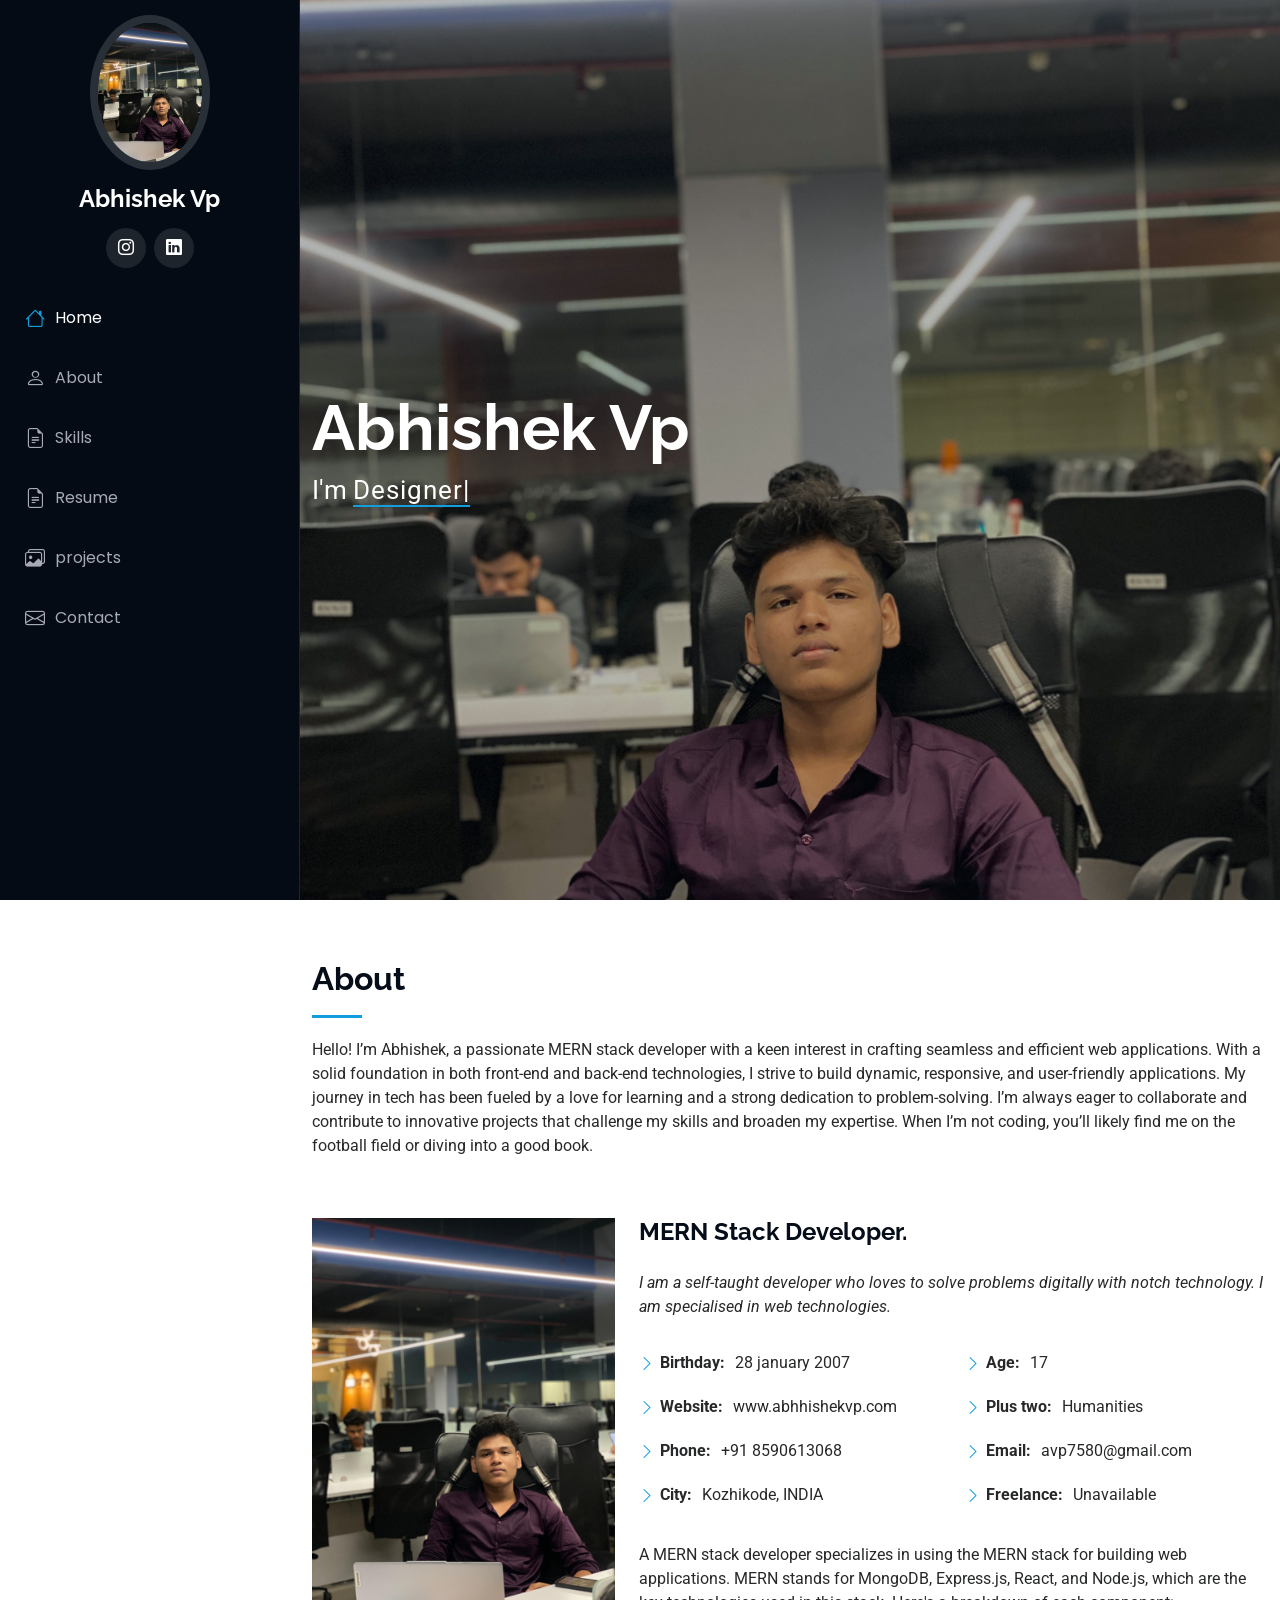
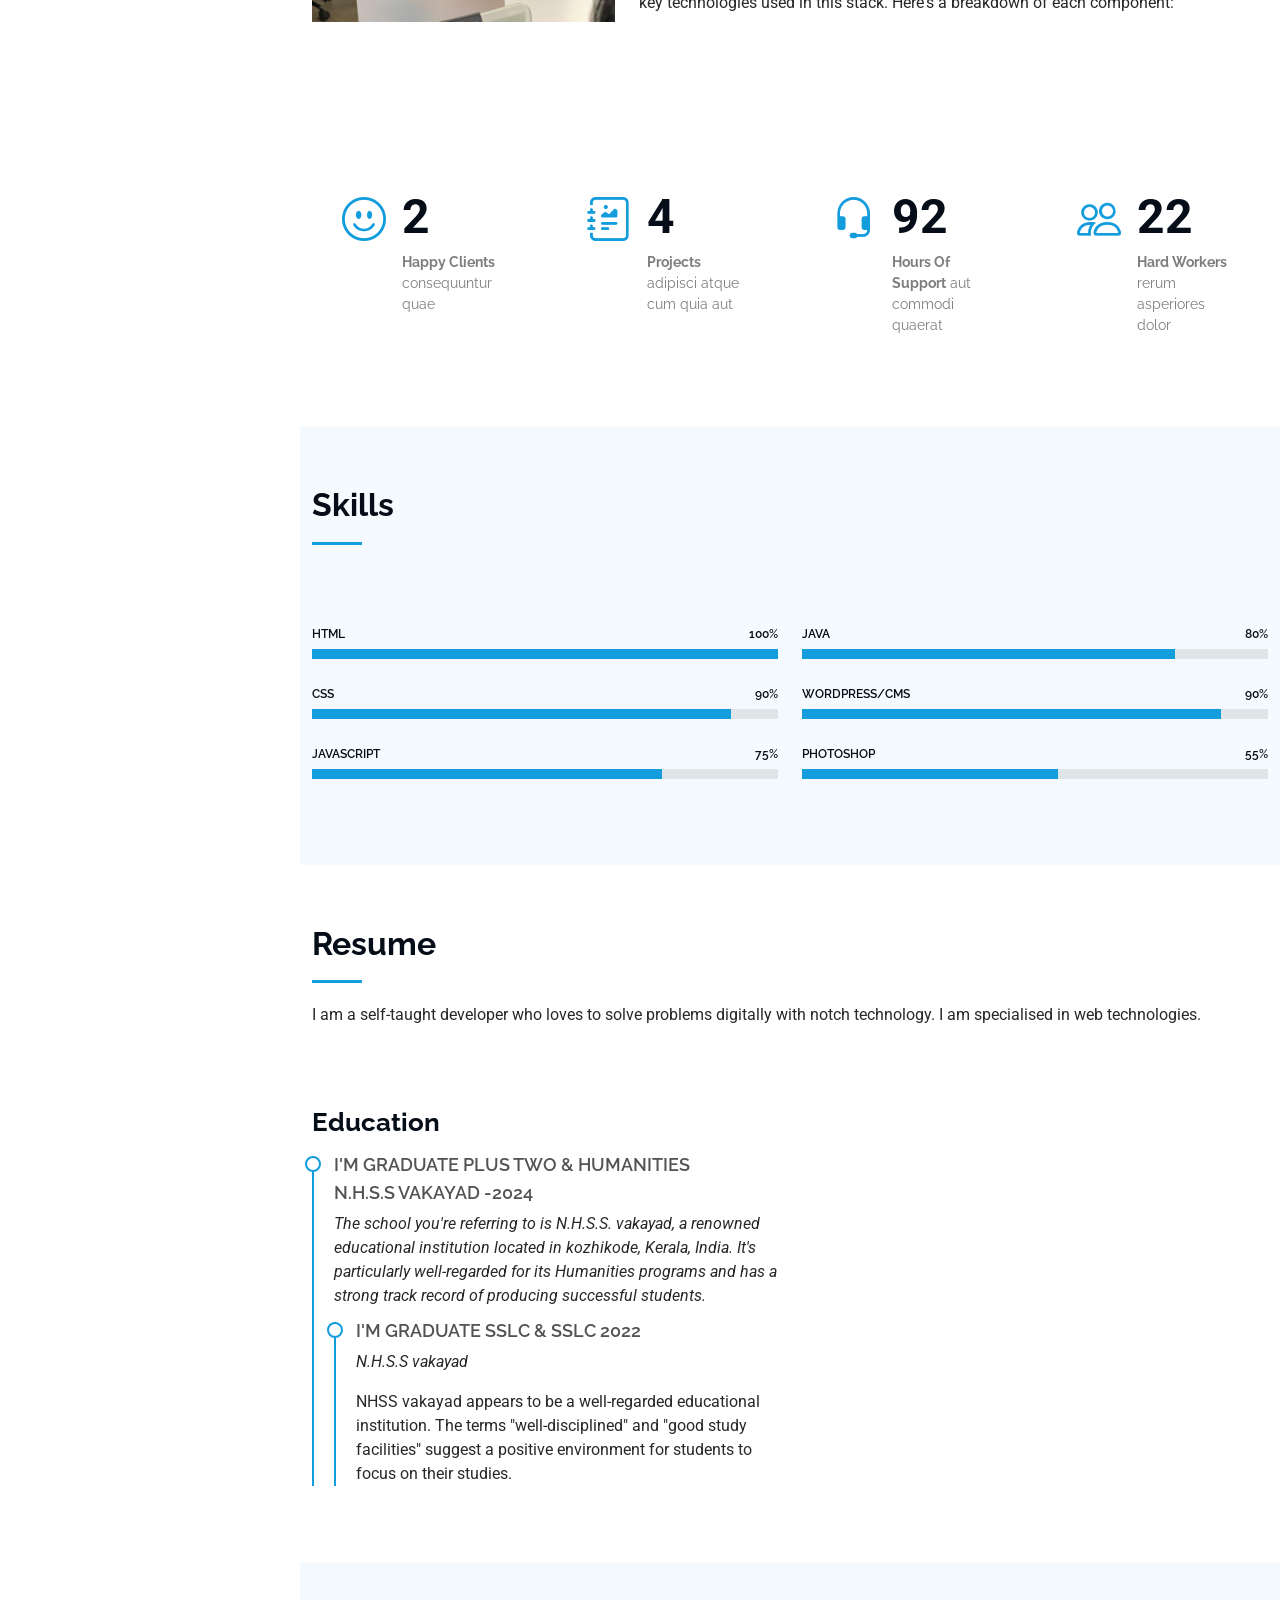
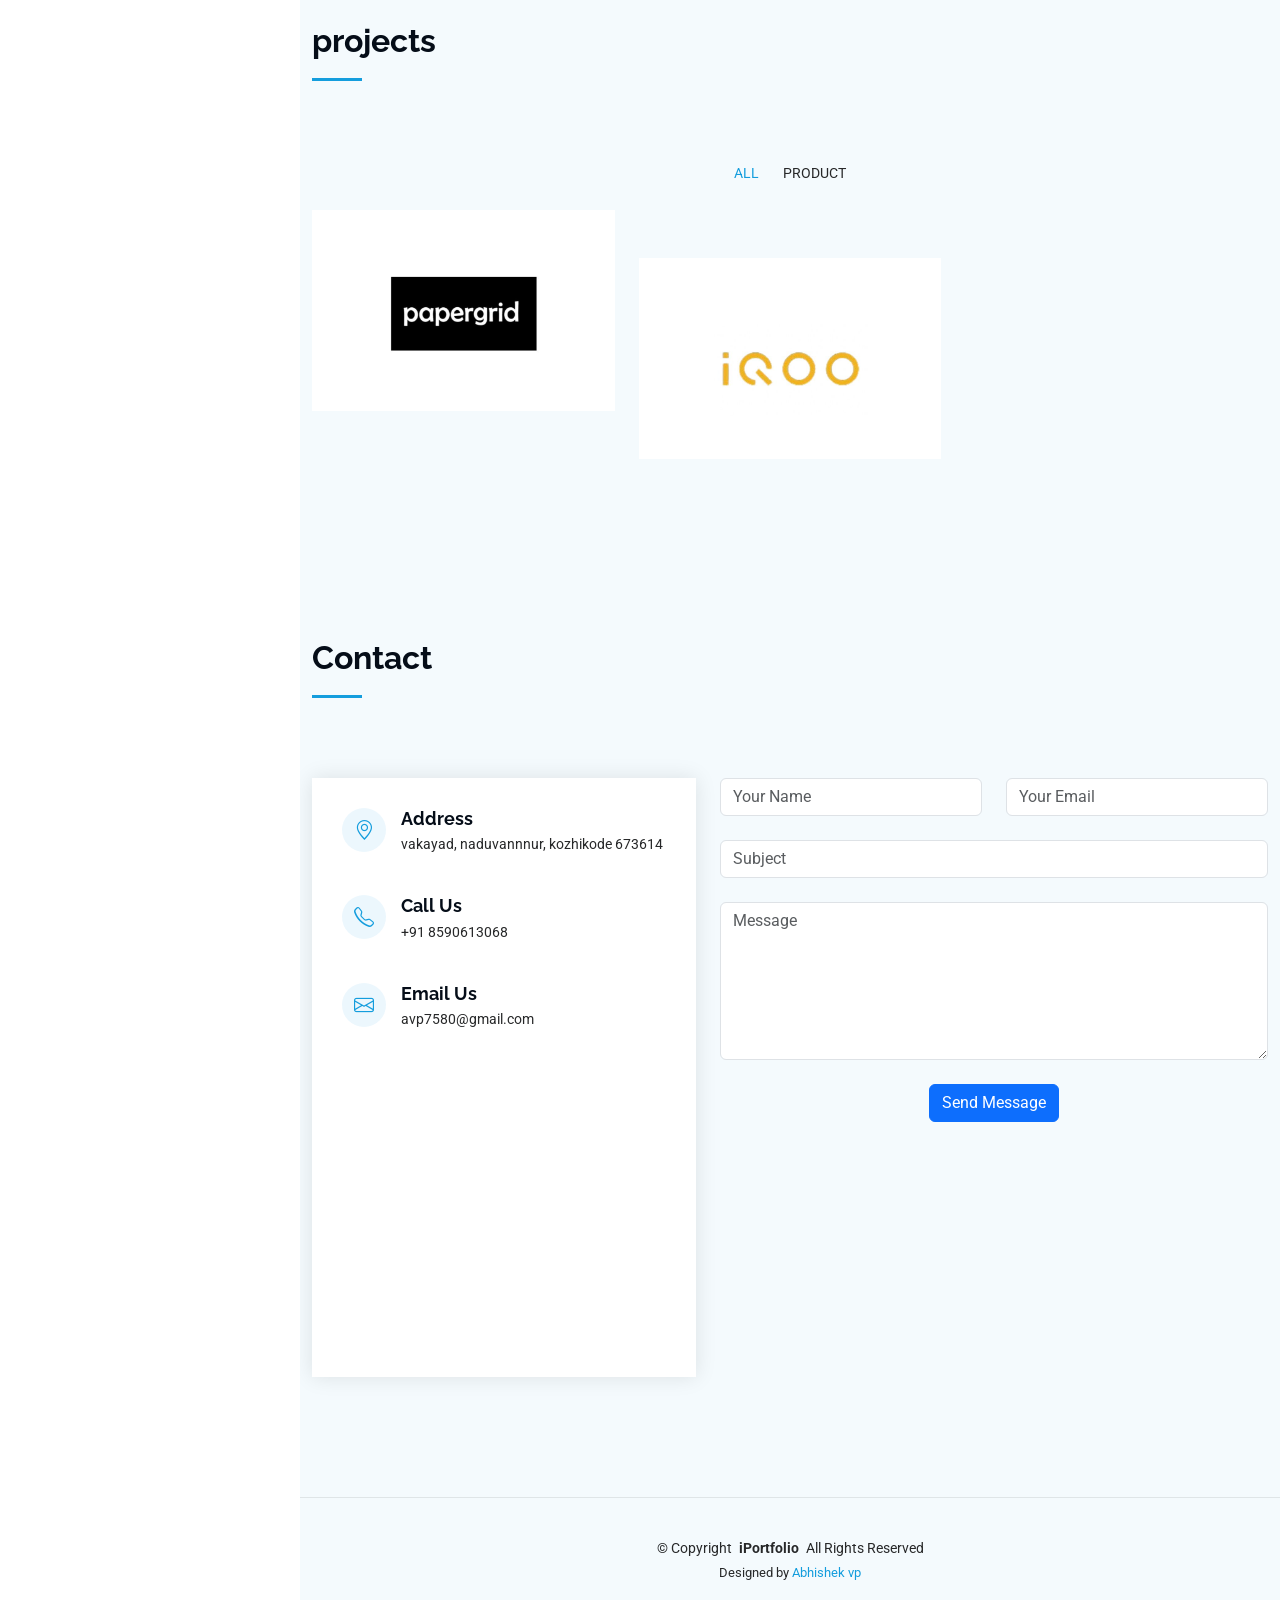
==== index.html @ 28584868 "Add files via upload" ====
<!DOCTYPE html>
<html lang="en">

<head>
  <meta charset="utf-8">
  <meta content="width=device-width, initial-scale=1.0" name="viewport">
  <title>Abhishek Vp</title>
  <meta content="" name="description">
  <meta content="" name="keywords">

  <script src="https://ajax.googleapis.com/ajax/libs/jquery/3.5.1/jquery.min.js"></script>

  <!-- Favicons -->
 
  <link href="WhatsApp Image 2024-10-26 at 20.45.19_5c045996.jpg" rel="icon">
  

  <!-- Fonts -->
  <link href="https://fonts.googleapis.com" rel="preconnect">
  <link href="https://fonts.gstatic.com" rel="preconnect" crossorigin>
  <link
    href="https://fonts.googleapis.com/css2?family=Roboto:ital,wght@0,100;0,300;0,400;0,500;0,700;0,900;1,100;1,300;1,400;1,500;1,700;1,900&family=Poppins:ital,wght@0,100;0,200;0,300;0,400;0,500;0,600;0,700;0,800;0,900;1,100;1,200;1,300;1,400;1,500;1,600;1,700;1,800;1,900&family=Raleway:ital,wght@0,100;0,200;0,300;0,400;0,500;0,600;0,700;0,800;0,900;1,100;1,200;1,300;1,400;1,500;1,600;1,700;1,800;1,900&display=swap"
    rel="stylesheet">

  <!-- Vendor CSS Files -->
  <link href="assets/vendor/bootstrap/css/bootstrap.min.css" rel="stylesheet">
  <link href="assets/vendor/bootstrap-icons/bootstrap-icons.css" rel="stylesheet">
  <link href="assets/vendor/aos/aos.css" rel="stylesheet">
  <link href="assets/vendor/glightbox/css/glightbox.min.css" rel="stylesheet">
  <link href="assets/vendor/swiper/swiper-bundle.min.css" rel="stylesheet">

  <!-- Main CSS File -->
  <link href="assets/css/main.css" rel="stylesheet">

  <!-- =======================================================
  * Template Name: iPortfolio
  * Template URL: https://bootstrapmade.com/iportfolio-bootstrap-portfolio-websites-template/
  * Updated: Jun 29 2024 with Bootstrap v5.3.3
  * Author: BootstrapMade.com
  * License: https://bootstrapmade.com/license/
  ======================================================== -->
</head>

<body class="index-page">

  <header id="header" class="header dark-background d-flex flex-column">
    <i class="header-toggle d-xl-none bi bi-list"></i>

    <div class="profile-img">
      <img src="WhatsApp Image 2024-10-26 at 20.45.19_5c045996.jpg" alt="" class="img-fluid rounded-circle">
    </div>

    <a href="index.html" class="logo d-flex align-items-center justify-content-center">
      <!-- Uncomment the line below if you also wish to use an image logo -->
      <!-- <img src="assets/img/logo.png" alt=""> -->
      <h1 class="sitename">Abhishek Vp</h1>
    </a>

    <div class="social-links text-center">
      <a  target="_blank" href="https://www.instagram.com/abhishekhh.__/" class="instagram"><i class="bi bi-instagram"></i></a>
      <a target="_blank" href="https://www.linkedin.com/in/abhishek-vp-46aa65327/" class="linkedin"><i class="bi bi-linkedin"></i></a>
    </div>

    <nav id="navmenu" class="navmenu">
      <ul>
        <li><a href="#hero" class="active"><i class="bi bi-house navicon"></i>Home</a></li>
        <li><a href="#about"><i class="bi bi-person navicon"></i> About</a></li>
        <li><a href="#skills"><i class="bi bi-file-earmark-text navicon"></i>Skills</a></li>
        <li><a href="#resume"><i class="bi bi-file-earmark-text navicon"></i> Resume</a></li>
        <li><a href="#portfolio"><i class="bi bi-images navicon"></i> projects</a></li>
        <!--<li class="dropdown"><a href="#"><i class="bi bi-menu-button navicon"></i> <span>Dropdown</span> <i
              class="bi bi-chevron-down toggle-dropdown"></i></a>
          <ul>
            <li><a href="#">Dropdown 1</a></li>
            <li class="dropdown"><a href="#"><span>Deep Dropdown</span> <i
                  class="bi bi-chevron-down toggle-dropdown"></i></a>
              <ul>
                <li><a href="#">Deep Dropdown 1</a></li>
                <li><a href="#">Deep Dropdown 2</a></li>
                <li><a href="#">Deep Dropdown 3</a></li>
                <li><a href="#">Deep Dropdown 4</a></li>
                <li><a href="#">Deep Dropdown 5</a></li>
              </ul>
            </li>
            <li><a href="#">Dropdown 2</a></li>
            <li><a href="#">Dropdown 3</a></li>
            <li><a href="#">Dropdown 4</a></li>
          </ul>
        </li>-->
        <li><a href="#contact"><i class="bi bi-envelope navicon"></i> Contact</a></li>
      </ul>
    </nav>

  </header>

  <main class="main">

    <!-- Hero Section -->
    <section id="hero" class="hero section dark-background">

      <img src="img2.jpg" alt="" data-aos="fade-in" class="">

      <div class="container" data-aos="fade-up" data-aos-delay="100">
        <h2>Abhishek Vp</h2>
        <p>I'm <span class="typed" data-typed-items="Designer, Developer, Editor, Photographer">Designer</span><span
            class="typed-cursor typed-cursor--blink" aria-hidden="true"></span><span
            class="typed-cursor typed-cursor--blink" aria-hidden="true"></span></p>
      </div>

    </section><!-- /Hero Section -->

    <!-- About Section -->
    <section id="about" class="about section">

      <!-- Section Title -->
      <div class="container section-title" data-aos="fade-up">
        <h2>About</h2>
        <p>
          Hello! I’m Abhishek, a passionate MERN stack developer with a keen interest in crafting seamless and efficient web applications. With a solid foundation in both front-end and back-end technologies, I strive to build dynamic, responsive, and user-friendly applications. My journey in tech has been fueled by a love for learning and a strong dedication to problem-solving. I’m always eager to collaborate and contribute to innovative projects that challenge my skills and broaden my expertise. When I’m not coding, you’ll likely find me on the football field or diving into a good book.
        </p>
      </div><!-- End Section Title -->

      <div class="container" data-aos="fade-up" data-aos-delay="100">

        <div class="row gy-4 justify-content-center">
          <div class="col-lg-4">
            <img src="WhatsApp Image 2024-10-26 at 20.45.19_5c045996.jpg" class="img-fluid" alt="">
          </div>
          <div class="col-lg-8 content">
            <h2>MERN Stack Developer.</h2>
            <p class="fst-italic py-3">
              I am a self-taught developer who loves to solve problems digitally with notch technology. I am specialised
              in web technologies.
            </p>
            <div class="row">
              <div class="col-lg-6">
                <ul>
                  <li><i class="bi bi-chevron-right"></i> <strong>Birthday:</strong> <span>28 january 2007</span></li>
                  <li><i class="bi bi-chevron-right"></i> <strong>Website:</strong> <span>www.abhhishekvp.com</span></li>
                  <li><i class="bi bi-chevron-right"></i> <strong>Phone:</strong> <span>+91 8590613068</span></li>
                  <li><i class="bi bi-chevron-right"></i> <strong>City:</strong> <span>Kozhikode, INDIA</span></li>
                </ul>
              </div>
              <div class="col-lg-6">
                <ul>
                  <li><i class="bi bi-chevron-right"></i> <strong>Age:</strong> <span>17</span></li>
                  <li><i class="bi bi-chevron-right"></i> <strong>Plus two:</strong> <span>Humanities</span></li>
                  <li><i class="bi bi-chevron-right"></i> <strong>Email:</strong> <span>avp7580@gmail.com</span>
                  </li>
                  <li><i class="bi bi-chevron-right"></i> <strong>Freelance:</strong> <span>Unavailable</span></li>
                </ul>
              </div>
            </div>
            <p class="py-3">
              A MERN stack developer specializes in using the MERN stack for building web applications. MERN stands for MongoDB, Express.js, React, and Node.js, which are the key technologies used in this stack. Here's a breakdown of each component:
            </p>
          </div>
        </div>

      </div>

    </section><!-- /About Section -->

    <!-- Stats Section -->
    <section id="stats" class="stats section">

      <div class="container" data-aos="fade-up" data-aos-delay="100">

        <div class="row gy-4">

          <div class="col-lg-3 col-md-6">
            <div class="stats-item">
              <i class="bi bi-emoji-smile"></i>
              <span data-purecounter-start="0" data-purecounter-end="2" data-purecounter-duration="1"
                class="purecounter"></span>
              <p><strong>Happy Clients</strong> <span>consequuntur quae</span></p>
            </div>
          </div><!-- End Stats Item -->

          <div class="col-lg-3 col-md-6">
            <div class="stats-item">
              <i class="bi bi-journal-richtext"></i>
              <span data-purecounter-start="0" data-purecounter-end="5" data-purecounter-duration="1"
                class="purecounter"></span>
              <p><strong>Projects</strong> <span>adipisci atque cum quia aut</span></p>
            </div>
          </div><!-- End Stats Item -->

          <div class="col-lg-3 col-md-6">
            <div class="stats-item">
              <i class="bi bi-headset"></i>
              <span data-purecounter-start="0" data-purecounter-end="124" data-purecounter-duration="1"
                class="purecounter"></span>
              <p><strong>Hours Of Support</strong> <span>aut commodi quaerat</span></p>
            </div>
          </div><!-- End Stats Item -->

          <div class="col-lg-3 col-md-6">
            <div class="stats-item">
              <i class="bi bi-people"></i>
              <span data-purecounter-start="0" data-purecounter-end="32" data-purecounter-duration="1"
                class="purecounter"></span>
              <p><strong>Hard Workers</strong> <span>rerum asperiores dolor</span></p>
            </div>
          </div><!-- End Stats Item -->

        </div>

      </div>

    </section><!-- /Stats Section -->

    <!-- Skills Section -->
    <section id="skills" class="skills section light-background">

      <!-- Section Title -->
      <div class="container section-title" data-aos="fade-up">
        <h2>Skills</h2>
      </div><!-- End Section Title -->

      <div class="container" data-aos="fade-up" data-aos-delay="100">

        <div class="row skills-content skills-animation">

          <div class="col-lg-6">

            <div class="progress">
              <span class="skill"><span>HTML</span> <i class="val">100%</i></span>
              <div class="progress-bar-wrap">
                <div class="progress-bar" role="progressbar" aria-valuenow="100" aria-valuemin="0" aria-valuemax="100">
                </div>
              </div>
            </div><!-- End Skills Item -->

            <div class="progress">
              <span class="skill"><span>CSS</span> <i class="val">90%</i></span>
              <div class="progress-bar-wrap">
                <div class="progress-bar" role="progressbar" aria-valuenow="90" aria-valuemin="0" aria-valuemax="100">
                </div>
              </div>
            </div><!-- End Skills Item -->

            <div class="progress">
              <span class="skill"><span>JavaScript</span> <i class="val">75%</i></span>
              <div class="progress-bar-wrap">
                <div class="progress-bar" role="progressbar" aria-valuenow="75" aria-valuemin="0" aria-valuemax="100">
                </div>
              </div>
            </div><!-- End Skills Item -->

          </div>

          <div class="col-lg-6">

            <div class="progress">
              <span class="skill"><span>Java</span> <i class="val">80%</i></span>
              <div class="progress-bar-wrap">
                <div class="progress-bar" role="progressbar" aria-valuenow="80" aria-valuemin="0" aria-valuemax="100">
                </div>
              </div>
            </div><!-- End Skills Item -->

            <div class="progress">
              <span class="skill"><span>WordPress/CMS</span> <i class="val">90%</i></span>
              <div class="progress-bar-wrap">
                <div class="progress-bar" role="progressbar" aria-valuenow="90" aria-valuemin="0" aria-valuemax="100">
                </div>
              </div>
            </div><!-- End Skills Item -->

            <div class="progress">
              <span class="skill"><span>Photoshop</span> <i class="val">55%</i></span>
              <div class="progress-bar-wrap">
                <div class="progress-bar" role="progressbar" aria-valuenow="55" aria-valuemin="0" aria-valuemax="100">
                </div>
              </div>
            </div><!-- End Skills Item -->

          </div>

        </div>

      </div>

    </section><!-- /Skills Section -->

    <!-- Resume Section -->
    <section id="resume" class="resume section">

      <!-- Section Title -->
      <div class="container section-title" data-aos="fade-up">
        <h2>Resume</h2>
        <p>I am a self-taught developer who loves to solve problems digitally with notch technology. I am specialised in
          web technologies.</p>
      </div><!-- End Section Title -->

      <div class="container">

        <div class="row">

          <div class="col-lg-6" data-aos="fade-up" data-aos-delay="100">
            <h3 class="resume-title">Education</h3>

            <div class="resume-item pb-0">
              <h4>i'm Graduate Plus two & Humanities</h4>
              <h4>N.H.S.S vakayad -2024</h4>
              <p><em>
                The school you're referring to is N.H.S.S. vakayad, a renowned educational institution located in kozhikode, Kerala, India. It's particularly well-regarded for its Humanities programs and has a strong track record of producing successful students.</em></p>
</em></p>
            <div class="resume-item">
              <h4>i'm Graduate Sslc & Sslc 2022</h4>
              <p><em>N.H.S.S vakayad</em></p>
             
              <p>NHSS vakayad appears to be a well-regarded educational institution. The terms "well-disciplined" and "good study facilities" suggest a positive environment for students to focus on their studies.</p>
            </div><!-- Edn Resume Item -->

          </div>
          </div>

        </div>

      </div>

    </section><!-- /Resume Section -->

    <!-- Portfolio Section -->
    <section id="portfolio" class="portfolio section light-background">

      <!-- Section Title -->
      <div class="container section-title" data-aos="fade-up">
        <h2>projects</h2>
      </div><!-- End Section Title -->

      <div class="container">

        <div class="isotope-layout" data-default-filter="*" data-layout="masonry" data-sort="original-order">

          <ul class="portfolio-filters isotope-filters" data-aos="fade-up" data-aos-delay="100">
            <li data-filter="*" class="filter-active">All</li>
            <li data-filter=".filter-product">Product</li>
          </ul><!-- End Portfolio Filters -->

          <div class="row gy-4 isotope-container" data-aos="fade-up" data-aos-delay="200">

            <div class="col-lg-4 col-md-6 portfolio-item isotope-item filter-app">
              <div class="portfolio-content h-100">
                <img src="papergrid.jpg" class="img-fluid" alt="">
                <div class="portfolio-info">
                  <h4>App 1</h4>
                  <p>Weather</p>
                  <a href="https://abhishekvp932.github.io/IQOO-clone-page/" title="App 1" data-gallery="portfolio-gallery-app"
                    class="glightbox preview-link"><i class="bi bi-zoom-in"></i></a>
                  <a href="portfolio-details.html" title="More Details" class="details-link"><i
                      class="bi bi-link-45deg"></i></a>
                </div>
              </div>
            </div><!-- End Portfolio Item -->

            <div class="col-lg-4 col-md-6 portfolio-item isotope-item filter-product">
              <div class="portfolio-content h-100">
                <img src="I" class="img-fluid" alt="">

                <div class="portfolio-info">
                  <h4>Product 1</h4>
                  <p>Lorem ipsum, dolor sit amet consectetur</p>
                  <a href="assets/img/portfolio/Mouse.JPG" title="Product 1"
                    data-gallery="portfolio-gallery-product" class="glightbox preview-link"><i
                      class="bi bi-zoom-in"></i></a>
                  <a href="portfolio-details.html" title="More Details" class="details-link"><i
                      class="bi bi-link-45deg"></i></a>
                </div>
              </div>
            </div><!-- End Portfolio Item -->
            <div class="col-lg-4 col-md-6 portfolio-item isotope-item filter-app">
              <div class="portfolio-content h-100">
                <img src="assets/img/portfolio/app-2.jpg" class="img-fluid" alt="">
                <div class="portfolio-info">
                  <h4>App 2</h4>
                  <p>Lorem ipsum, dolor sit amet consectetur</p>
                  <a href="assets/img/portfolio/app-2.jpg" title="App 2" data-gallery="portfolio-gallery-app"
                    class="glightbox preview-link"><i class="bi bi-zoom-in"></i></a>
                  <a href="portfolio-details.html" title="More Details" class="details-link"><i
                      class="bi bi-link-45deg"></i></a>
                </div>
              </div>
            </div><!-- End Portfolio Item -->
            <div class="col-lg-4 col-md-6 portfolio-item isotope-item filter-app">
              <div class="portfolio-content h-100">
                <img src="Iqoo.jpg" class="img-fluid" alt="">
                <div class="portfolio-info">
                  <a href="assets/img/portfolio/app-3.jpg" title="App 3" data-gallery="portfolio-gallery-app"
                    class="glightbox preview-link"><i class="bi bi-zoom-in"></i></a>
                  <a href="portfolio-details.html" title="More Details" class="details-link"><i
                      class="bi bi-link-45deg"></i></a>
                </div>
              </div>
            </div><!-- End Portfolio Item -->

          </div><!-- End Portfolio Container -->

        </div>

      </div>

    </section><!-- /Portfolio Section -->

    </section><!-- /Services Section -->

    <!-- Testimonials Section -->
    <section id="testimonials" class="testimonials section light-background">

      <!-- Section Title -->
    <!-- Contact Section -->
    <section id="contact" class="contact section">

      <!-- Section Title -->
      <div class="container section-title" data-aos="fade-up">
        <h2>Contact</h2>
      </div><!-- End Section Title -->

      <div class="container" data-aos="fade-up" data-aos-delay="100">

        <div class="row gy-4">

          <div class="col-lg-5">

            <div class="info-wrap">
              <div class="info-item d-flex" data-aos="fade-up" data-aos-delay="200">
                <i class="bi bi-geo-alt flex-shrink-0"></i>
                <div>
                  <h3>Address</h3>
                  <p>vakayad, naduvannnur, kozhikode 673614</p>
                </div>
              </div><!-- End Info Item -->

              <div class="info-item d-flex" data-aos="fade-up" data-aos-delay="300">
                <i class="bi bi-telephone flex-shrink-0"></i>
                <div>
                  <h3>Call Us</h3>
                  <p>+91 8590613068</p>
                </div>
              </div><!-- End Info Item -->

              <div class="info-item d-flex" data-aos="fade-up" data-aos-delay="400">
                <i class="bi bi-envelope flex-shrink-0"></i>
                <div>
                  <h3>Email Us</h3>
                  <p>avp7580@gmail.com</p>
                </div>
              </div><!-- End Info Item -->

              <iframe src="https://www.google.com/maps/embed?pb=!1m18!1m12!1m3!1d7820.308433317864!2d75.80050465000001!3d11.4687924!2m3!1f0!2f0!3f0!3m2!1i1024!2i768!4f13.1!3m3!1m2!1s0x3ba663f4c29412f1%3A0x378f680f31a3f95f!2sVakayad%2C%20Avitanallur%2C%20Kerala!5e0!3m2!1sen!2sin!4v1730263057552!5m2!1sen!2sin"
                width="100%" height="270" style="border:0;" allowfullscreen="" loading="lazy"
                referrerpolicy="no-referrer-when-downgrade"></iframe></iframe>
            </div>
          </div>

          <div class="col-lg-7">
            <form action="https://api.web3forms.com/submit" method="POST" id="contactForm">
              <div class="row gy-4">
                  <input type="hidden" name="access_key" value="18ba812d-1ae2-46c6-b758-752671bce248">
                  <input type="hidden" name="email" value="ajansaitu@gmail.com"> <!-- Your email to receive submissions -->
          
                  <div class="col-md-6">
                      <input type="text" name="name" class="form-control" id="name" placeholder="Your Name" >
                      <span class="error-message" id="nameError"></span>
                  </div>
          
                  <div class="col-md-6">
                      <input type="email" class="form-control" name="email" id="email" placeholder="Your Email" >
                      <span class="error-message" id="emailError"></span>
                  </div>
          
                  <div class="col-md-12">
                      <input type="text" class="form-control" name="subject" id="subject" placeholder="Subject" >
                      <span class="error-message" id="subjectError"></span>
                  </div>
          
                  <div class="col-md-12">
                      <textarea class="form-control" name="message" id="message" rows="6" placeholder="Message"></textarea>
                      <span class="error-message" id="messageError"></span>
                  </div>
          
                  <div class="col-md-12 text-center">
                      <div id="loading" style="display:none;">Loading...</div>
                      <div class="sent-message" id="successMessage" style="display:none;">Your message has been sent. Thank you!</div>
                      <div id="errorMessage" class="error-message" style="display:none;">Error sending message.</div>
                      <button type="submit" id="submitBtn" class="btn btn-primary">Send Message</button>
                  </div>
              </div>
          </form>
          
          <script>
   document.getElementById("contactForm").addEventListener("submit", function(event) {
    event.preventDefault();

    const name = document.getElementById("name").value;
    const email = document.getElementById("email").value;
    const message = document.getElementById("message").value;
    let valid = true;

    // Check if the name contains only letters and spaces
    const namePattern = /^[a-zA-Z\s]+$/;
    if (!namePattern.test(name)) {
        document.getElementById("nameError").innerText = "Please enter a valid name (letters only).";
        valid = false;
    } else {
        document.getElementById("nameError").innerText = "";
    }

    // Simple email regex validation
    const emailPattern = /^[^\s@]+@[^\s@]+\.[^\s@]+$/;
    if (!emailPattern.test(email)) {
        document.getElementById("emailError").innerText = "Please enter a valid email address.";
        valid = false;
    } else {
        document.getElementById("emailError").innerText = "";
    }

    // Check if the message is at least 10 characters long
    if (message.length < 10) {
        document.getElementById("messageError").innerText = "Message must be at least 10 characters long.";
        valid = false;
    } else {
        document.getElementById("messageError").innerText = "";
    }
    // Proceed with form submission if all fields are valid
    if (!valid) return;

    document.getElementById("loading").style.display = "block";

    const formData = new FormData(this);
    fetch('https://api.web3forms.com/submit', {
        method: 'POST',
        body: formData
    })
    .then(response => {
        document.getElementById("loading").style.display = "none";
        if (response.ok) {
            document.getElementById("successMessage").style.display = "block";
            document.getElementById("errorMessage").style.display = "none";
            this.reset();
            setTimeout(() => {
                document.getElementById("successMessage").style.display = "none";
            }, 5000);
        } else {
            document.getElementById("errorMessage").style.display = "block";
        }
    })
    .catch(error => {
        document.getElementById("loading").style.display = "none";
        document.getElementById("errorMessage").style.display = "block";
        console.error("Error:", error);
    });
});
          </script>
          </div><!-- End Contact Form -->

        </div>

      </div>

    </section><!-- /Contact Section -->

  </main>

  <footer id="footer" class="footer position-relative light-background">

    <div class="container">
      <div class="copyright text-center ">
        <p>© <span>Copyright</span> <strong class="px-1 sitename">iPortfolio</strong> <span>All Rights Reserved</span>
        </p>
      </div>
      <div class="credits">
        <!-- All the links in the footer should remain intact. -->
        <!-- You can delete the links only if you've purchased the pro version. -->
        <!-- Licensing information: https://bootstrapmade.com/license/ -->
        <!-- Purchase the pro version with working PHP/AJAX contact form: [buy-url] -->
        Designed by <a href="https://bootstrapmade.com/">Abhishek vp</a>
      </div>
    </div>

  </footer>

  <!-- Scroll Top -->
  <a href="#" id="scroll-top" class="scroll-top d-flex align-items-center justify-content-center"><i
      class="bi bi-arrow-up-short"></i></a>

  <!-- Preloader -->
  <div id="preloader"></div>

  <!-- Vendor JS Files -->
  <script src="assets/vendor/bootstrap/js/bootstrap.bundle.min.js"></script>
  <script src="assets/vendor/php-email-form/validate.js"></script>
  <script src="assets/vendor/aos/aos.js"></script>
  <script src="assets/vendor/typed.js/typed.umd.js"></script>
  <script src="assets/vendor/purecounter/purecounter_vanilla.js"></script>
  <script src="assets/vendor/waypoints/noframework.waypoints.js"></script>
  <script src="assets/vendor/glightbox/js/glightbox.min.js"></script>
  <script src="assets/vendor/imagesloaded/imagesloaded.pkgd.min.js"></script>
  <script src="assets/vendor/isotope-layout/isotope.pkgd.min.js"></script>
  <script src="assets/vendor/swiper/swiper-bundle.min.js"></script>

  <!-- Main JS File -->
  <script src="assets/js/main.js"></script>
  <script src="assets/js/form.js" ></script>







  <!-- <script>
    $("#submit-form").submit((e) => {
      e.preventDefault()
      $.ajax({
        url: "https://script.google.com/macros/s/AKfycbyNM8fH1lh3xjxfG4PzVv2mcDa8PIbZT28ura7d7-wWlBZvaEkZvWLSm6qs3dWUjUmc/exec",
        data: $("#submit-form").serialize(),
        method: "post",
        success: function (response) {
          alert("Form submitted successfully")
          window.location.reload()
          //window.location.href="https://google.com"
        },
        error: function (err) {
          alert("Something Error")

        }
      })
    })
  </script> -->
</body>

</html>
---- assets/css/main.css ----
/**
* Template Name: iPortfolio
* Template URL: https://bootstrapmade.com/iportfolio-bootstrap-portfolio-websites-template/
* Updated: Jun 29 2024 with Bootstrap v5.3.3
* Author: BootstrapMade.com
* License: https://bootstrapmade.com/license/
*/

/*--------------------------------------------------------------
# Font & Color Variables
# Help: https://bootstrapmade.com/color-system/
--------------------------------------------------------------*/
/* Fonts */
:root {
  --default-font: "Roboto",  system-ui, -apple-system, "Segoe UI", Roboto, "Helvetica Neue", Arial, "Noto Sans", "Liberation Sans", sans-serif, "Apple Color Emoji", "Segoe UI Emoji", "Segoe UI Symbol", "Noto Color Emoji";
  --heading-font: "Raleway",  sans-serif;
  --nav-font: "Poppins",  sans-serif;
}

/* Global Colors - The following color variables are used throughout the website. Updating them here will change the color scheme of the entire website */
:root { 
  --background-color: #ffffff; /* Background color for the entire website, including individual sections */
  --default-color: #272829; /* Default color used for the majority of the text content across the entire website */
  --heading-color: #050d18; /* Color for headings, subheadings and title throughout the website */
  --accent-color: #149ddd; /* Accent color that represents your brand on the website. It's used for buttons, links, and other elements that need to stand out */
  --surface-color: #ffffff; /* The surface color is used as a background of boxed elements within sections, such as cards, icon boxes, or other elements that require a visual separation from the global background. */
  --contrast-color: #ffffff; /* Contrast color for text, ensuring readability against backgrounds of accent, heading, or default colors. */
}

/* Nav Menu Colors - The following color variables are used specifically for the navigation menu. They are separate from the global colors to allow for more customization options */
:root {
  --nav-color: #a8a9b4;  /* The default color of the main navmenu links */
  --nav-hover-color: #ffffff; /* Applied to main navmenu links when they are hovered over or active */
  --nav-mobile-background-color: #040b14; /* Used as the background color for mobile navigation menu */
  --nav-dropdown-background-color: #040b14; /* Used as the background color for dropdown items that appear when hovering over primary navigation items */
  --nav-dropdown-color: #a8a9b4; /* Used for navigation links of the dropdown items in the navigation menu. */
  --nav-dropdown-hover-color: #ffffff; /* Similar to --nav-hover-color, this color is applied to dropdown navigation links when they are hovered over. */
}

/* Color Presets - These classes override global colors when applied to any section or element, providing reuse of the sam color scheme. */

.light-background {
  --background-color: #f4fafd;
  --surface-color: #ffffff;
}

.dark-background {
  --background-color: #040b14;
  --default-color: #ffffff;
  --heading-color: #ffffff;
  --surface-color: #151f2b;
  --contrast-color: #ffffff;
}

/* Smooth scroll */
:root {
  scroll-behavior: smooth;
}

/*--------------------------------------------------------------
# General Styling & Shared Classes
--------------------------------------------------------------*/
body {
  color: var(--default-color);
  background-color: var(--background-color);
  font-family: var(--default-font);
}

a {
  color: var(--accent-color);
  text-decoration: none;
  transition: 0.3s;
}

a:hover {
  color: color-mix(in srgb, var(--accent-color), transparent 25%);
  text-decoration: none;
}

h1,
h2,
h3,
h4,
h5,
h6 {
  color: var(--heading-color);
  font-family: var(--heading-font);
}

/* PHP Email Form Messages
------------------------------*/
.php-email-form .error-message {
  display: none;
  background: #df1529;
  color: #ffffff;
  text-align: left;
  padding: 15px;
  margin-bottom: 24px;
  font-weight: 600;
}

.php-email-form .sent-message {
  display: none;
  color: #ffffff;
  background: #059652;
  text-align: center;
  padding: 15px;
  margin-bottom: 24px;
  font-weight: 600;
}

.php-email-form .loading {
  display: none;
  background: var(--surface-color);
  text-align: center;
  padding: 15px;
  margin-bottom: 24px;
}

.php-email-form .loading:before {
  content: "";
  display: inline-block;
  border-radius: 50%;
  width: 24px;
  height: 24px;
  margin: 0 10px -6px 0;
  border: 3px solid var(--accent-color);
  border-top-color: var(--surface-color);
  animation: php-email-form-loading 1s linear infinite;
}

@keyframes php-email-form-loading {
  0% {
    transform: rotate(0deg);
  }

  100% {
    transform: rotate(360deg);
  }
}

/*--------------------------------------------------------------
# Global Header
--------------------------------------------------------------*/
.header {
  color: var(--default-color);
  background-color: var(--background-color);
  position: fixed;
  top: 0;
  left: 0;
  bottom: 0;
  padding: 0 15px;
  width: 300px;
  transition: all ease-in-out 0.3s;
  overflow-y: auto;
  z-index: 997;
  border-right: 1px solid color-mix(in srgb, var(--default-color), transparent 90%);
}

.header .profile-img img {
  margin: 15px auto;
  display: block;
  width: 120px;
  border: 8px solid color-mix(in srgb, var(--default-color), transparent 85%);
}

.header .logo {
  line-height: 1;
  margin-bottom: 15px;
}

.header .logo img {
  max-height: 32px;
  margin-right: 8px;
}

.header .logo h1 {
  font-size: 24px;
  margin: 0;
  font-weight: 700;
  color: var(--heading-color);
}

.header .social-links {
  margin: 0 0 20px 0;
}

.header .social-links a {
  font-size: 16px;
  display: inline-flex;
  align-items: center;
  justify-content: center;
  background: color-mix(in srgb, var(--default-color), transparent 90%);
  color: var(--default-color);
  margin: 0 2px;
  border-radius: 50%;
  text-align: center;
  width: 40px;
  height: 40px;
  transition: 0.3s;
}

.header .social-links a:hover {
  color: var(--contrast-color);
  background: var(--accent-color);
}

@media (min-width: 1200px) {

  .header~main,
  .header~#footer {
    margin-left: 300px;
  }
}

@media (max-width: 1199px) {
  .header {
    left: -100%;
  }
}

.header.header-show {
  left: 0;
}

.header .header-toggle {
  color: var(--contrast-color);
  background-color: var(--accent-color);
  font-size: 22px;
  display: flex;
  align-items: center;
  justify-content: center;
  width: 40px;
  height: 40px;
  border-radius: 50%;
  cursor: pointer;
  position: fixed;
  top: 15px;
  right: 15px;
  z-index: 9999;
  transition: background-color 0.3s;
}

.header .header-toggle:hover {
  color: var(--contrast-color);
  background-color: color-mix(in srgb, var(--accent-color) 90%, white 15%);
}

/*--------------------------------------------------------------
# Navigation Menu
--------------------------------------------------------------*/
.mobile-nav-toggle {
  display: none;
}

.navmenu {
  padding: 0;
  z-index: 9997;
}

.navmenu ul {
  list-style: none;
  padding: 0 0 20px 0;
  margin: 0;
}

.navmenu a,
.navmenu a:focus {
  color: var(--nav-color);
  padding: 15px 10px;
  font-family: var(--nav-font);
  font-size: 16px;
  font-weight: 400;
  display: flex;
  align-items: center;
  white-space: nowrap;
  transition: 0.3s;
  width: 100%;
}

.navmenu a .navicon,
.navmenu a:focus .navicon {
  font-size: 20px;
  margin-right: 10px;
}

.navmenu a .toggle-dropdown,
.navmenu a:focus .toggle-dropdown {
  font-size: 12px;
  line-height: 0;
  margin-left: auto;
  width: 30px;
  height: 30px;
  display: flex;
  align-items: center;
  justify-content: center;
  border-radius: 50%;
  transition: 0.3s;
  flex-shrink: 0;
  background-color: color-mix(in srgb, var(--accent-color), transparent 90%);
}

.navmenu a .toggle-dropdown:hover,
.navmenu a:focus .toggle-dropdown:hover {
  background-color: var(--accent-color);
  color: var(--contrast-color);
}

.navmenu a:hover,
.navmenu .active,
.navmenu .active:focus {
  color: var(--nav-hover-color);
}

.navmenu a:hover .navicon,
.navmenu .active .navicon,
.navmenu .active:focus .navicon {
  color: var(--accent-color);
}

.navmenu .active .toggle-dropdown,
.navmenu .active:focus .toggle-dropdown {
  background-color: var(--accent-color);
  color: var(--contrast-color);
  transform: rotate(180deg);
}

.navmenu .dropdown {
  display: block;
}

.navmenu .dropdown a,
.navmenu .dropdown a:focus {
  color: --nav-dropdown-color;
}

.navmenu .dropdown a:hover,
.navmenu .dropdown .active,
.navmenu .dropdown .active:focus {
  color: var(--nav-dropdown-hover-color);
}

.navmenu .dropdown ul {
  position: static;
  display: none;
  z-index: 99;
  padding: 5px 10px;
  margin: 5px 10px;
  background-color: var(--nav-dropdown-background-color);
  border: 1px solid color-mix(in srgb, var(--default-color), transparent 90%);
  box-shadow: none;
  transition: all 0.5s ease-in-out;
}

.navmenu .dropdown ul ul {
  background-color: rgba(33, 37, 41, 0.1);
}

.navmenu .dropdown>.dropdown-active {
  display: block;
  background-color: rgba(33, 37, 41, 0.03);
}

/*--------------------------------------------------------------
# Global Footer
--------------------------------------------------------------*/
.footer {
  color: var(--default-color);
  background-color: var(--background-color);
  font-size: 14px;
  padding: 40px 0;
  position: relative;
  border-top: 1px solid color-mix(in srgb, var(--default-color), transparent 90%);
}

.footer .copyright p {
  margin-bottom: 0;
}

.footer .credits {
  margin-top: 4px;
  font-size: 13px;
  text-align: center;
}

/*--------------------------------------------------------------
# Preloader
--------------------------------------------------------------*/
#preloader {
  position: fixed;
  inset: 0;
  z-index: 999999;
  overflow: hidden;
  background: var(--background-color);
  transition: all 0.6s ease-out;
}

#preloader:before {
  content: "";
  position: fixed;
  top: calc(50% - 30px);
  left: calc(50% - 30px);
  border: 6px solid #ffffff;
  border-color: var(--accent-color) transparent var(--accent-color) transparent;
  border-radius: 50%;
  width: 60px;
  height: 60px;
  animation: animate-preloader 1.5s linear infinite;
}

@keyframes animate-preloader {
  0% {
    transform: rotate(0deg);
  }

  100% {
    transform: rotate(360deg);
  }
}

/*--------------------------------------------------------------
# Scroll Top Button
--------------------------------------------------------------*/
.scroll-top {
  position: fixed;
  visibility: hidden;
  opacity: 0;
  right: 15px;
  bottom: -15px;
  z-index: 99999;
  background-color: var(--accent-color);
  width: 44px;
  height: 44px;
  border-radius: 50px;
  transition: all 0.4s;
}

.scroll-top i {
  font-size: 24px;
  color: var(--contrast-color);
  line-height: 0;
}

.scroll-top:hover {
  background-color: color-mix(in srgb, var(--accent-color), transparent 20%);
  color: var(--contrast-color);
}

.scroll-top.active {
  visibility: visible;
  opacity: 1;
  bottom: 15px;
}

/*--------------------------------------------------------------
# Disable aos animation delay on mobile devices
--------------------------------------------------------------*/
@media screen and (max-width: 768px) {
  [data-aos-delay] {
    transition-delay: 0 !important;
  }
}

/*--------------------------------------------------------------
# Global Page Titles & Breadcrumbs
--------------------------------------------------------------*/
.page-title {
  color: var(--default-color);
  background-color: var(--background-color);
  padding: 25px 0;
  position: relative;
}

.page-title h1 {
  font-size: 24px;
  font-weight: 700;
}

.page-title .breadcrumbs ol {
  display: flex;
  flex-wrap: wrap;
  list-style: none;
  padding: 0;
  margin: 0;
  font-size: 14px;
  font-weight: 400;
}

.page-title .breadcrumbs ol li+li {
  padding-left: 10px;
}

.page-title .breadcrumbs ol li+li::before {
  content: "/";
  display: inline-block;
  padding-right: 10px;
  color: color-mix(in srgb, var(--default-color), transparent 70%);
}

/*--------------------------------------------------------------
# Global Sections
--------------------------------------------------------------*/
section,
.section {
  color: var(--default-color);
  background-color: var(--background-color);
  padding: 60px 0;
  overflow: clip;
}

/*--------------------------------------------------------------
# Global Section Titles
--------------------------------------------------------------*/
.section-title {
  padding-bottom: 60px;
  position: relative;
}

.section-title h2 {
  font-size: 32px;
  font-weight: 700;
  margin-bottom: 20px;
  padding-bottom: 20px;
  position: relative;
}

.section-title h2:after {
  content: "";
  position: absolute;
  display: block;
  width: 50px;
  height: 3px;
  background: var(--accent-color);
  left: 0;
  bottom: 0;
}

.section-title p {
  margin-bottom: 0;
}

/*--------------------------------------------------------------
# Hero Section
--------------------------------------------------------------*/
.hero {
  width: 100%;
  min-height: 100vh;
  position: relative;
  padding: 80px 0;
  display: flex;
  align-items: center;
  justify-content: center;
}

.hero img {
  position: absolute;
  inset: 0;
  display: block;
  width: 100%;
  height: 100%;
  object-fit: cover;
  z-index: 1;
}

.hero:before {
  content: "";
  background: color-mix(in srgb, var(--background-color), transparent 70%);
  position: absolute;
  inset: 0;
  z-index: 2;
}

.hero .container {
  position: relative;
  z-index: 3;
}

.hero h2 {
  margin: 0;
  font-size: 64px;
  font-weight: 700;
}

.hero p {
  margin: 5px 0 0 0;
  font-size: 26px;
}

.hero p span {
  letter-spacing: 1px;
  border-bottom: 2px solid var(--accent-color);
}

.hero .social-links {
  margin-top: 25px;
}

.hero .social-links a {
  font-size: 24px;
  display: inline-block;
  color: color-mix(in srgb, var(--default-color), transparent 50%);
  line-height: 1;
  margin-right: 20px;
  transition: 0.3s;
}

.hero .social-links a:hover {
  color: var(--accent-color);
}

@media (max-width: 768px) {
  .hero h2 {
    font-size: 32px;
  }

  .hero p {
    font-size: 20px;
  }
}

/*--------------------------------------------------------------
# About Section
--------------------------------------------------------------*/
.about .content h2 {
  font-weight: 700;
  font-size: 24px;
}

.about .content ul {
  list-style: none;
  padding: 0;
}

.about .content ul li {
  margin-bottom: 20px;
  display: flex;
  align-items: center;
}

.about .content ul strong {
  margin-right: 10px;
}

.about .content ul i {
  font-size: 16px;
  margin-right: 5px;
  color: var(--accent-color);
  line-height: 0;
}

/*--------------------------------------------------------------
# Stats Section
--------------------------------------------------------------*/
.stats .stats-item {
  padding: 30px;
  width: 100%;
}

.stats .stats-item i {
  color: var(--accent-color);
  display: block;
  font-size: 44px;
  float: left;
  line-height: 0;
}

.stats .stats-item .purecounter {
  color: var(--heading-color);
  font-size: 48px;
  line-height: 40px;
  display: block;
  font-weight: 700;
  margin-left: 60px;
}

.stats .stats-item p {
  color: color-mix(in srgb, var(--default-color), transparent 40%);
  padding: 15px 0 0 0;
  margin: 0 0 0 60px;
  font-family: var(--heading-font);
  font-size: 14px;
}

/*--------------------------------------------------------------
# Skills Section
--------------------------------------------------------------*/
.skills .progress {
  height: 60px;
  display: block;
  background: none;
  border-radius: 0;
}

.skills .progress .skill {
  color: var(--heading-color);
  padding: 0;
  margin: 0 0 6px 0;
  text-transform: uppercase;
  display: block;
  font-weight: 600;
  font-family: var(--heading-font);
}

.skills .progress .skill .val {
  float: right;
  font-style: normal;
}

.skills .progress-bar-wrap {
  background: color-mix(in srgb, var(--default-color), transparent 90%);
  height: 10px;
}

.skills .progress-bar {
  width: 1px;
  height: 10px;
  transition: 0.9s;
  background-color: var(--accent-color);
}

/*--------------------------------------------------------------
# Resume Section
--------------------------------------------------------------*/
.resume .resume-title {
  color: var(--heading-color);
  font-size: 26px;
  font-weight: 700;
  margin-top: 20px;
  margin-bottom: 20px;
}

.resume .resume-item {
  padding: 0 0 20px 20px;
  margin-top: -2px;
  border-left: 2px solid var(--accent-color);
  position: relative;
}

.resume .resume-item h4 {
  line-height: 18px;
  font-size: 18px;
  font-weight: 600;
  text-transform: uppercase;
  color: color-mix(in srgb, var(--default-color), transparent 20%);
  margin-bottom: 10px;
}

.resume .resume-item h5 {
  font-size: 16px;
  padding: 5px 15px;
  display: inline-block;
  font-weight: 600;
  margin-bottom: 10px;
}

.resume .resume-item ul {
  padding-left: 20px;
}

.resume .resume-item ul li {
  padding-bottom: 10px;
}

.resume .resume-item:last-child {
  padding-bottom: 0;
}

.resume .resume-item::before {
  content: "";
  position: absolute;
  width: 16px;
  height: 16px;
  border-radius: 50px;
  left: -9px;
  top: 0;
  background: var(--background-color);
  border: 2px solid var(--accent-color);
}

/*--------------------------------------------------------------
# Portfolio Section
--------------------------------------------------------------*/
.portfolio .portfolio-filters {
  padding: 0;
  margin: 0 auto 20px auto;
  list-style: none;
  text-align: center;
}

.portfolio .portfolio-filters li {
  cursor: pointer;
  display: inline-block;
  padding: 0;
  font-size: 14px;
  font-weight: 400;
  margin: 0 10px;
  line-height: 1;
  text-transform: uppercase;
  margin-bottom: 10px;
  transition: all 0.3s ease-in-out;
}

.portfolio .portfolio-filters li:hover,
.portfolio .portfolio-filters li.filter-active {
  color: var(--accent-color);
}

.portfolio .portfolio-filters li:first-child {
  margin-left: 0;
}

.portfolio .portfolio-filters li:last-child {
  margin-right: 0;
}

@media (max-width: 575px) {
  .portfolio .portfolio-filters li {
    font-size: 14px;
    margin: 0 5px;
  }
}

.portfolio .portfolio-content {
  position: relative;
  overflow: hidden;
}

.portfolio .portfolio-content img {
  transition: 0.3s;
}

.portfolio .portfolio-content .portfolio-info {
  opacity: 0;
  position: absolute;
  inset: 0;
  z-index: 3;
  transition: all ease-in-out 0.3s;
  background: rgba(0, 0, 0, 0.6);
  padding: 15px;
}

.portfolio .portfolio-content .portfolio-info h4 {
  font-size: 14px;
  padding: 5px 10px;
  font-weight: 400;
  color: #ffffff;
  display: inline-block;
  background-color: var(--accent-color);
}

.portfolio .portfolio-content .portfolio-info p {
  position: absolute;
  bottom: 10px;
  text-align: center;
  display: inline-block;
  left: 0;
  right: 0;
  font-size: 16px;
  font-weight: 600;
  color: rgba(255, 255, 255, 0.8);
}

.portfolio .portfolio-content .portfolio-info .preview-link,
.portfolio .portfolio-content .portfolio-info .details-link {
  position: absolute;
  left: calc(50% - 40px);
  font-size: 26px;
  top: calc(50% - 14px);
  color: #fff;
  transition: 0.3s;
  line-height: 1.2;
}

.portfolio .portfolio-content .portfolio-info .preview-link:hover,
.portfolio .portfolio-content .portfolio-info .details-link:hover {
  color: var(--accent-color);
}

.portfolio .portfolio-content .portfolio-info .details-link {
  left: 50%;
  font-size: 34px;
  line-height: 0;
}

.portfolio .portfolio-content:hover .portfolio-info {
  opacity: 1;
}

.portfolio .portfolio-content:hover img {
  transform: scale(1.1);
}

/*--------------------------------------------------------------
# Services Section
--------------------------------------------------------------*/
.services .service-item {
  position: relative;
}

.services .service-item .icon {
  background: var(--accent-color);
  display: flex;
  align-items: center;
  justify-content: center;
  width: 54px;
  height: 54px;
  border-radius: 50%;
  transition: 0.5s;
  border: 1px solid var(--accent-color);
  margin-right: 20px;
}

.services .service-item .icon i {
  color: var(--contrast-color);
  font-size: 24px;
  line-height: 0;
}

.services .service-item:hover .icon {
  background: var(--surface-color);
}

.services .service-item:hover .icon i {
  color: var(--accent-color);
}

.services .service-item .title {
  font-weight: 700;
  margin-bottom: 15px;
  font-size: 18px;
}

.services .service-item .title a {
  color: var(--heading-color);
}

.services .service-item .title a:hover {
  color: var(--accent-color);
}

.services .service-item .description {
  line-height: 24px;
  font-size: 14px;
}

/*--------------------------------------------------------------
# Testimonials Section
--------------------------------------------------------------*/
.testimonials .testimonials-carousel,
.testimonials .testimonials-slider {
  overflow: hidden;
}

.testimonials .testimonial-item {
  box-sizing: content-box;
  text-align: center;
  min-height: 320px;
}

.testimonials .testimonial-item .testimonial-img {
  width: 90px;
  border-radius: 50%;
  margin: 0 auto;
}

.testimonials .testimonial-item h3 {
  font-size: 18px;
  font-weight: bold;
  margin: 10px 0 5px 0;
}

.testimonials .testimonial-item h4 {
  font-size: 14px;
  color: color-mix(in srgb, var(--default-color), transparent 20%);
  margin: 0;
}

.testimonials .testimonial-item .quote-icon-left,
.testimonials .testimonial-item .quote-icon-right {
  color: color-mix(in srgb, var(--accent-color), transparent 40%);
  font-size: 26px;
  line-height: 0;
}

.testimonials .testimonial-item .quote-icon-left {
  display: inline-block;
  left: -5px;
  position: relative;
}

.testimonials .testimonial-item .quote-icon-right {
  display: inline-block;
  right: -5px;
  position: relative;
  top: 10px;
  transform: scale(-1, -1);
}

.testimonials .testimonial-item p {
  font-style: italic;
  margin: 0 15px 15px 15px;
  padding: 20px;
  background-color: var(--surface-color);
  position: relative;
  margin-bottom: 35px;
  border-radius: 6px;
  box-shadow: 0px 2px 15px rgba(0, 0, 0, 0.1);
}

.testimonials .testimonial-item p::after {
  content: "";
  width: 0;
  height: 0;
  border-top: 20px solid var(--surface-color);
  border-right: 20px solid transparent;
  border-left: 20px solid transparent;
  position: absolute;
  bottom: -20px;
  left: calc(50% - 20px);
}

.testimonials .swiper-wrapper {
  height: auto;
}

.testimonials .swiper-pagination {
  margin-top: 40px;
  position: relative;
}

.testimonials .swiper-pagination .swiper-pagination-bullet {
  width: 12px;
  height: 12px;
  background-color: var(--background-color);
  opacity: 1;
  border: 1px solid var(--accent-color);
}

.testimonials .swiper-pagination .swiper-pagination-bullet-active {
  background-color: var(--accent-color);
}

/*--------------------------------------------------------------
# Contact Section
--------------------------------------------------------------*/
.contact .info-wrap {
  background-color: var(--surface-color);
  box-shadow: 0px 0px 20px rgba(0, 0, 0, 0.1);
  padding: 30px;
}

@media (max-width: 575px) {
  .contact .info-wrap {
    padding: 20px;
  }
}

.contact .info-item {
  margin-bottom: 40px;
}

.contact .info-item i {
  font-size: 20px;
  color: var(--accent-color);
  background: color-mix(in srgb, var(--accent-color), transparent 92%);
  width: 44px;
  height: 44px;
  display: flex;
  justify-content: center;
  align-items: center;
  border-radius: 50px;
  transition: all 0.3s ease-in-out;
  margin-right: 15px;
}

.contact .info-item h3 {
  padding: 0;
  font-size: 18px;
  font-weight: 700;
  margin-bottom: 5px;
}

.contact .info-item p {
  padding: 0;
  margin-bottom: 0;
  font-size: 14px;
}

.contact .info-item:hover i {
  background: var(--accent-color);
  color: var(--contrast-color);
}

.contact .php-email-form {
  background-color: var(--surface-color);
  height: 100%;
  padding: 30px;
  box-shadow: 0px 0px 20px rgba(0, 0, 0, 0.1);
}

@media (max-width: 575px) {
  .contact .php-email-form {
    padding: 20px;
  }
}

.contact .php-email-form input[type=text],
.contact .php-email-form input[type=email],
.contact .php-email-form textarea {
  font-size: 14px;
  padding: 10px 15px;
  box-shadow: none;
  border-radius: 0;
  color: var(--default-color);
  background-color: var(--surface-color);
  border-color: color-mix(in srgb, var(--default-color), transparent 80%);
}

.contact .php-email-form input[type=text]:focus,
.contact .php-email-form input[type=email]:focus,
.contact .php-email-form textarea:focus {
  border-color: var(--accent-color);
}

.contact .php-email-form input[type=text]::placeholder,
.contact .php-email-form input[type=email]::placeholder,
.contact .php-email-form textarea::placeholder {
  color: color-mix(in srgb, var(--default-color), transparent 70%);
}

.contact .php-email-form button[type=submit] {
  color: var(--contrast-color);
  background: var(--accent-color);
  border: 0;
  padding: 10px 30px;
  transition: 0.4s;
  border-radius: 50px;
}

.contact .php-email-form button[type=submit]:hover {
  background: color-mix(in srgb, var(--accent-color), transparent 25%);
}

/*--------------------------------------------------------------
# Portfolio Details Section
--------------------------------------------------------------*/
.portfolio-details .portfolio-details-slider img {
  width: 100%;
}

.portfolio-details .portfolio-details-slider .swiper-pagination {
  margin-top: 20px;
  position: relative;
}

.portfolio-details .portfolio-details-slider .swiper-pagination .swiper-pagination-bullet {
  width: 12px;
  height: 12px;
  background-color: color-mix(in srgb, var(--default-color), transparent 85%);
  opacity: 1;
}

.portfolio-details .portfolio-details-slider .swiper-pagination .swiper-pagination-bullet-active {
  background-color: var(--accent-color);
}

.portfolio-details .portfolio-info {
  padding: 30px;
  box-shadow: 0px 0 30px rgba(0, 0, 0, 0.1);
}

.portfolio-details .portfolio-info h3 {
  font-size: 22px;
  font-weight: 700;
  margin-bottom: 20px;
  padding-bottom: 20px;
  border-bottom: 1px solid color-mix(in srgb, var(--default-color), transparent 85%);
}

.portfolio-details .portfolio-info ul {
  list-style: none;
  padding: 0;
  font-size: 15px;
}

.portfolio-details .portfolio-info ul li+li {
  margin-top: 10px;
}

.portfolio-details .portfolio-description {
  padding-top: 30px;
}

.portfolio-details .portfolio-description h2 {
  font-size: 26px;
  font-weight: 700;
  margin-bottom: 20px;
}

.portfolio-details .portfolio-description p {
  padding: 0;
  color: color-mix(in srgb, var(--default-color), transparent 30%);
}

/*--------------------------------------------------------------
# Service Details Section
--------------------------------------------------------------*/
.service-details .services-list {
  padding: 10px 30px;
  border: 1px solid color-mix(in srgb, var(--default-color), transparent 90%);
  margin-bottom: 20px;
}

.service-details .services-list a {
  display: block;
  line-height: 1;
  padding: 8px 0 8px 15px;
  border-left: 3px solid color-mix(in srgb, var(--default-color), transparent 70%);
  margin: 20px 0;
  color: color-mix(in srgb, var(--default-color), transparent 20%);
  transition: 0.3s;
}

.service-details .services-list a.active {
  color: var(--heading-color);
  font-weight: 700;
  border-color: var(--accent-color);
}

.service-details .services-list a:hover {
  border-color: var(--accent-color);
}

.service-details .services-img {
  margin-bottom: 20px;
}

.service-details h3 {
  font-size: 26px;
  font-weight: 700;
}

.service-details h4 {
  font-size: 20px;
  font-weight: 700;
}

.service-details p {
  font-size: 15px;
}

.service-details ul {
  list-style: none;
  padding: 0;
  font-size: 15px;
}

.service-details ul li {
  padding: 5px 0;
  display: flex;
  align-items: center;
}

.service-details ul i {
  font-size: 20px;
  margin-right: 8px;
  color: var(--accent-color);
}

/*--------------------------------------------------------------
# Starter Section Section
--------------------------------------------------------------*/
/*.starter-section {
  /* Add your styles here 
}*/


#name-error, #email-error, #subject-error, #message-error, #submit-error{
  color: #df1529;
}
.error{
  color: red;
}
.error-message{
  color: red;
}
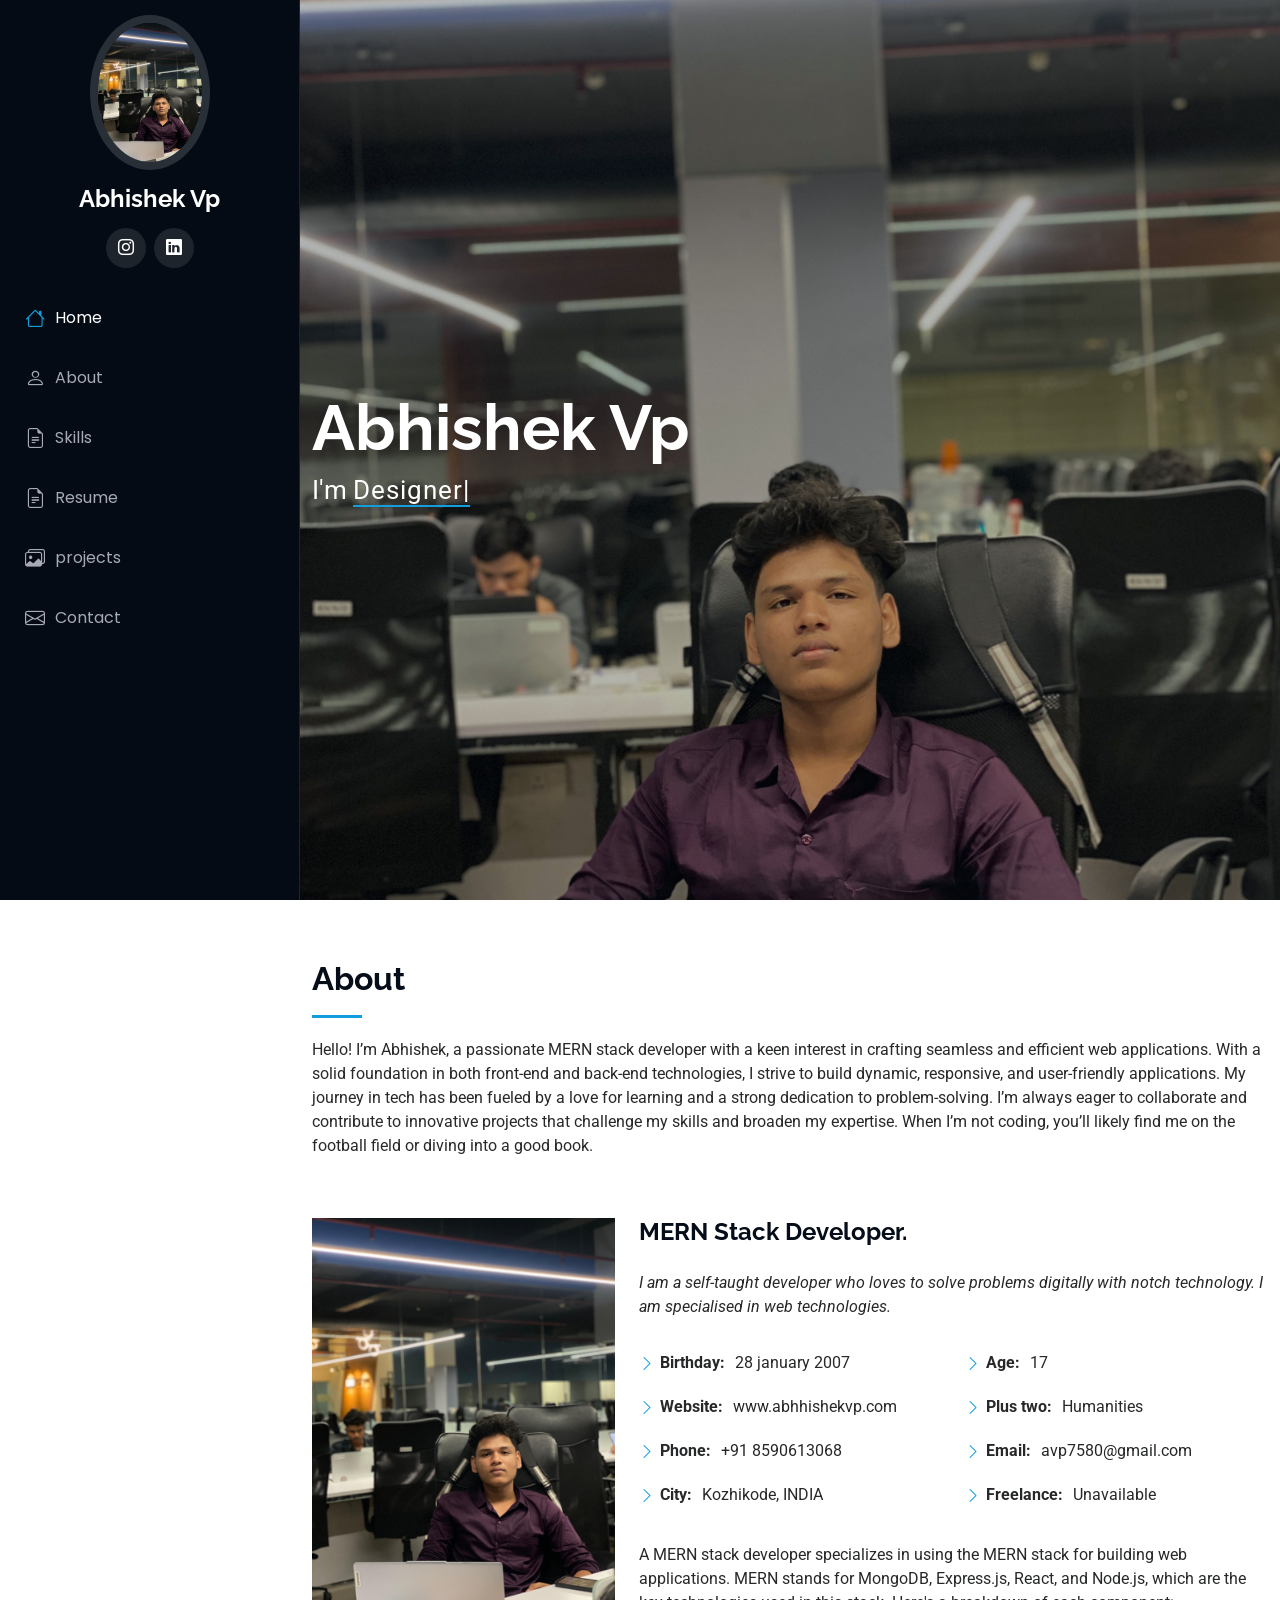
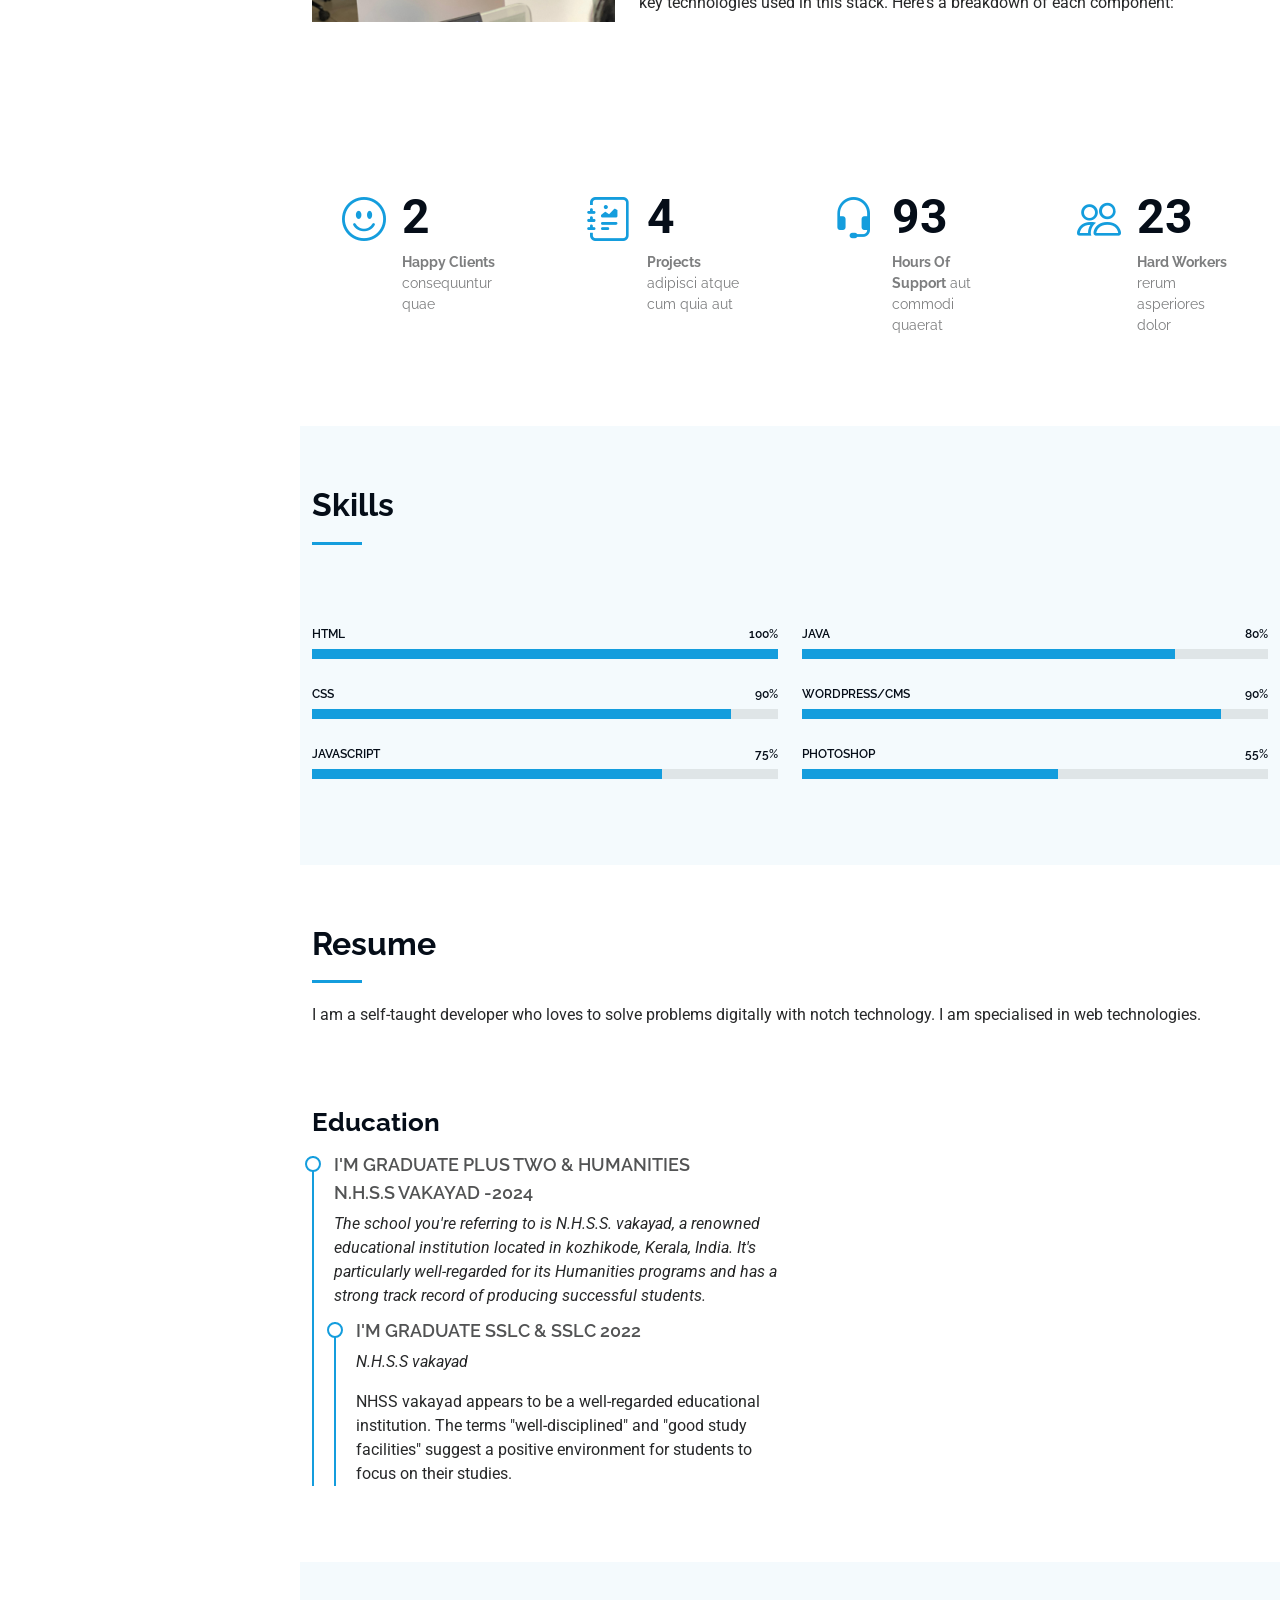
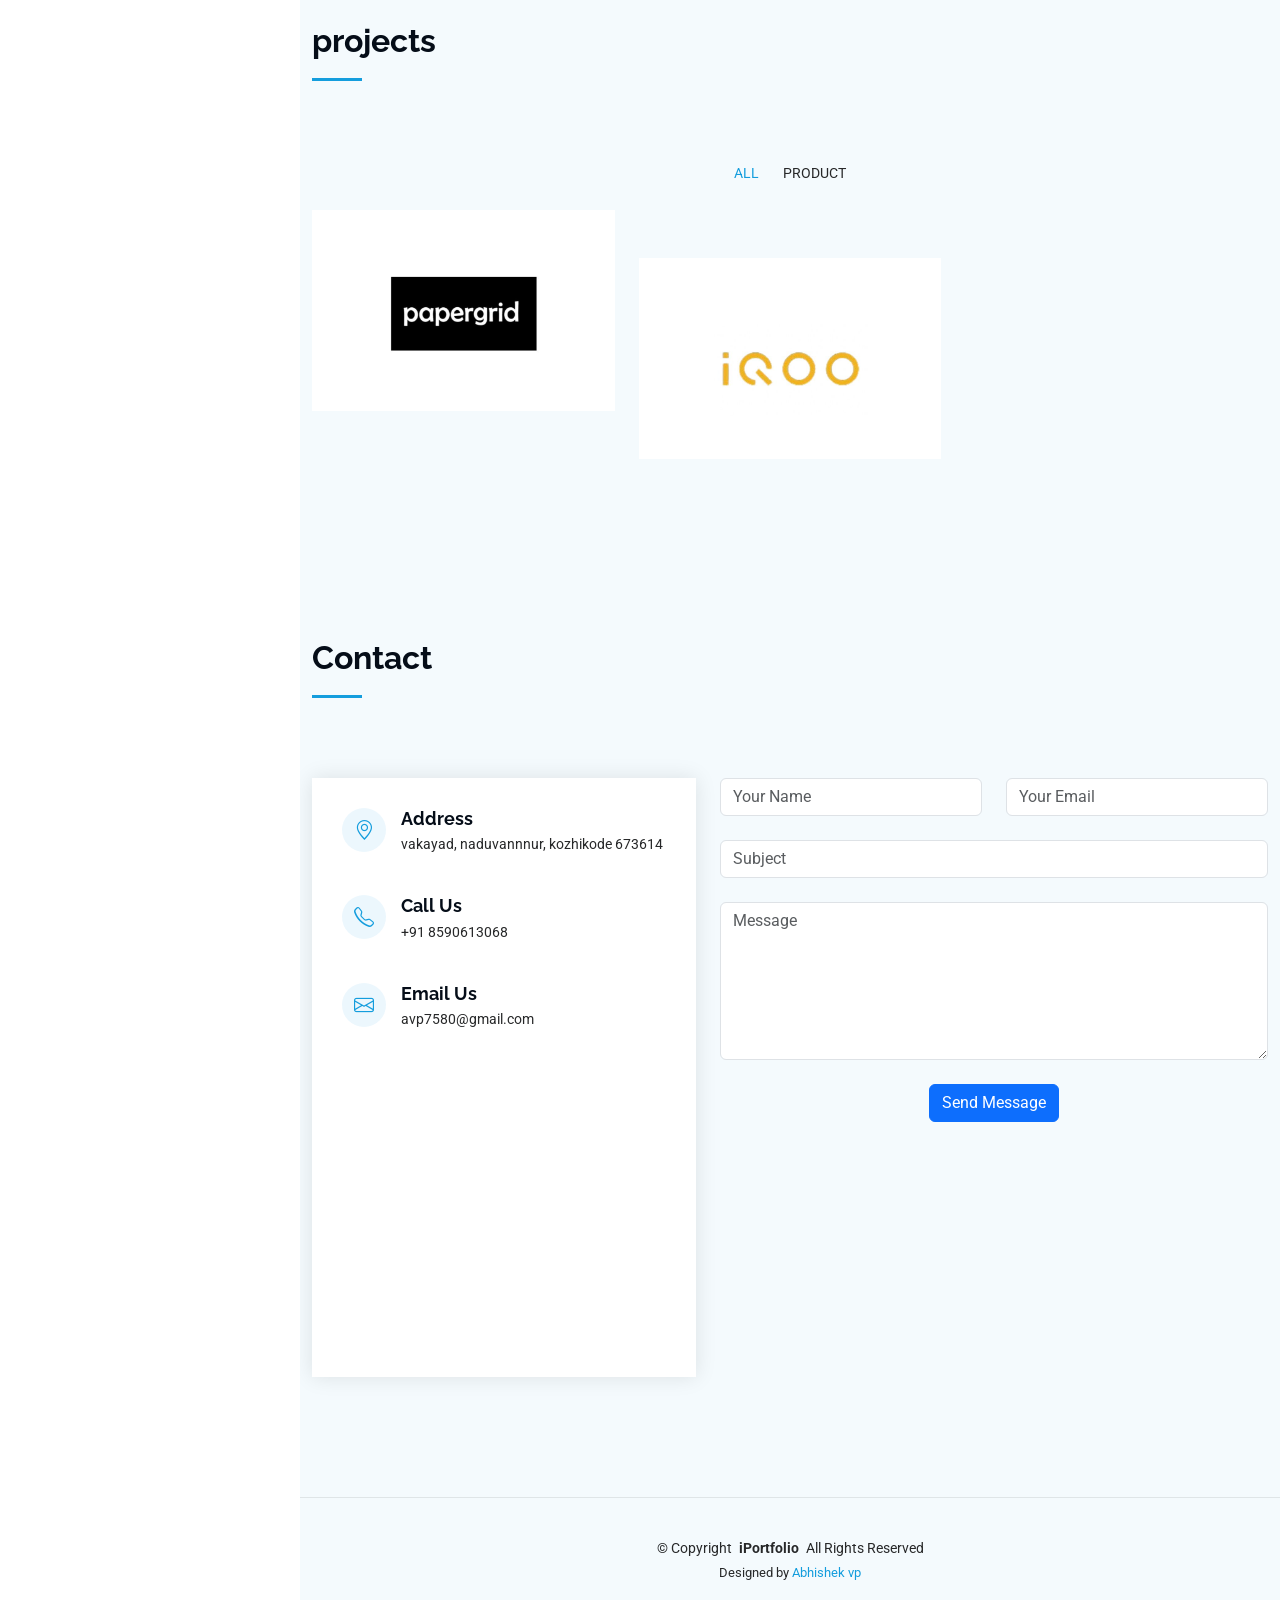
==== commit 1f016852: "Update index.html" ====
--- a/index.html
+++ b/index.html
@@ -496,6 +496,7 @@
 
     const name = document.getElementById("name").value;
     const email = document.getElementById("email").value;
+    const subject = document.getElementById("subject").value;
     const message = document.getElementById("message").value;
     let valid = true;
 
@@ -515,6 +516,14 @@
         valid = false;
     } else {
         document.getElementById("emailError").innerText = "";
+    }
+
+      //subject
+     if (subject.length < 10) {
+        document.getElementById("subjectError").innerText = "subject must be at least 10 characters long.";
+        valid = false;
+    } else {
+        document.getElementById("subjectError").innerText = "";
     }
 
     // Check if the message is at least 10 characters long
@@ -632,4 +641,4 @@
   </script> -->
 </body>
 
-</html>+</html>
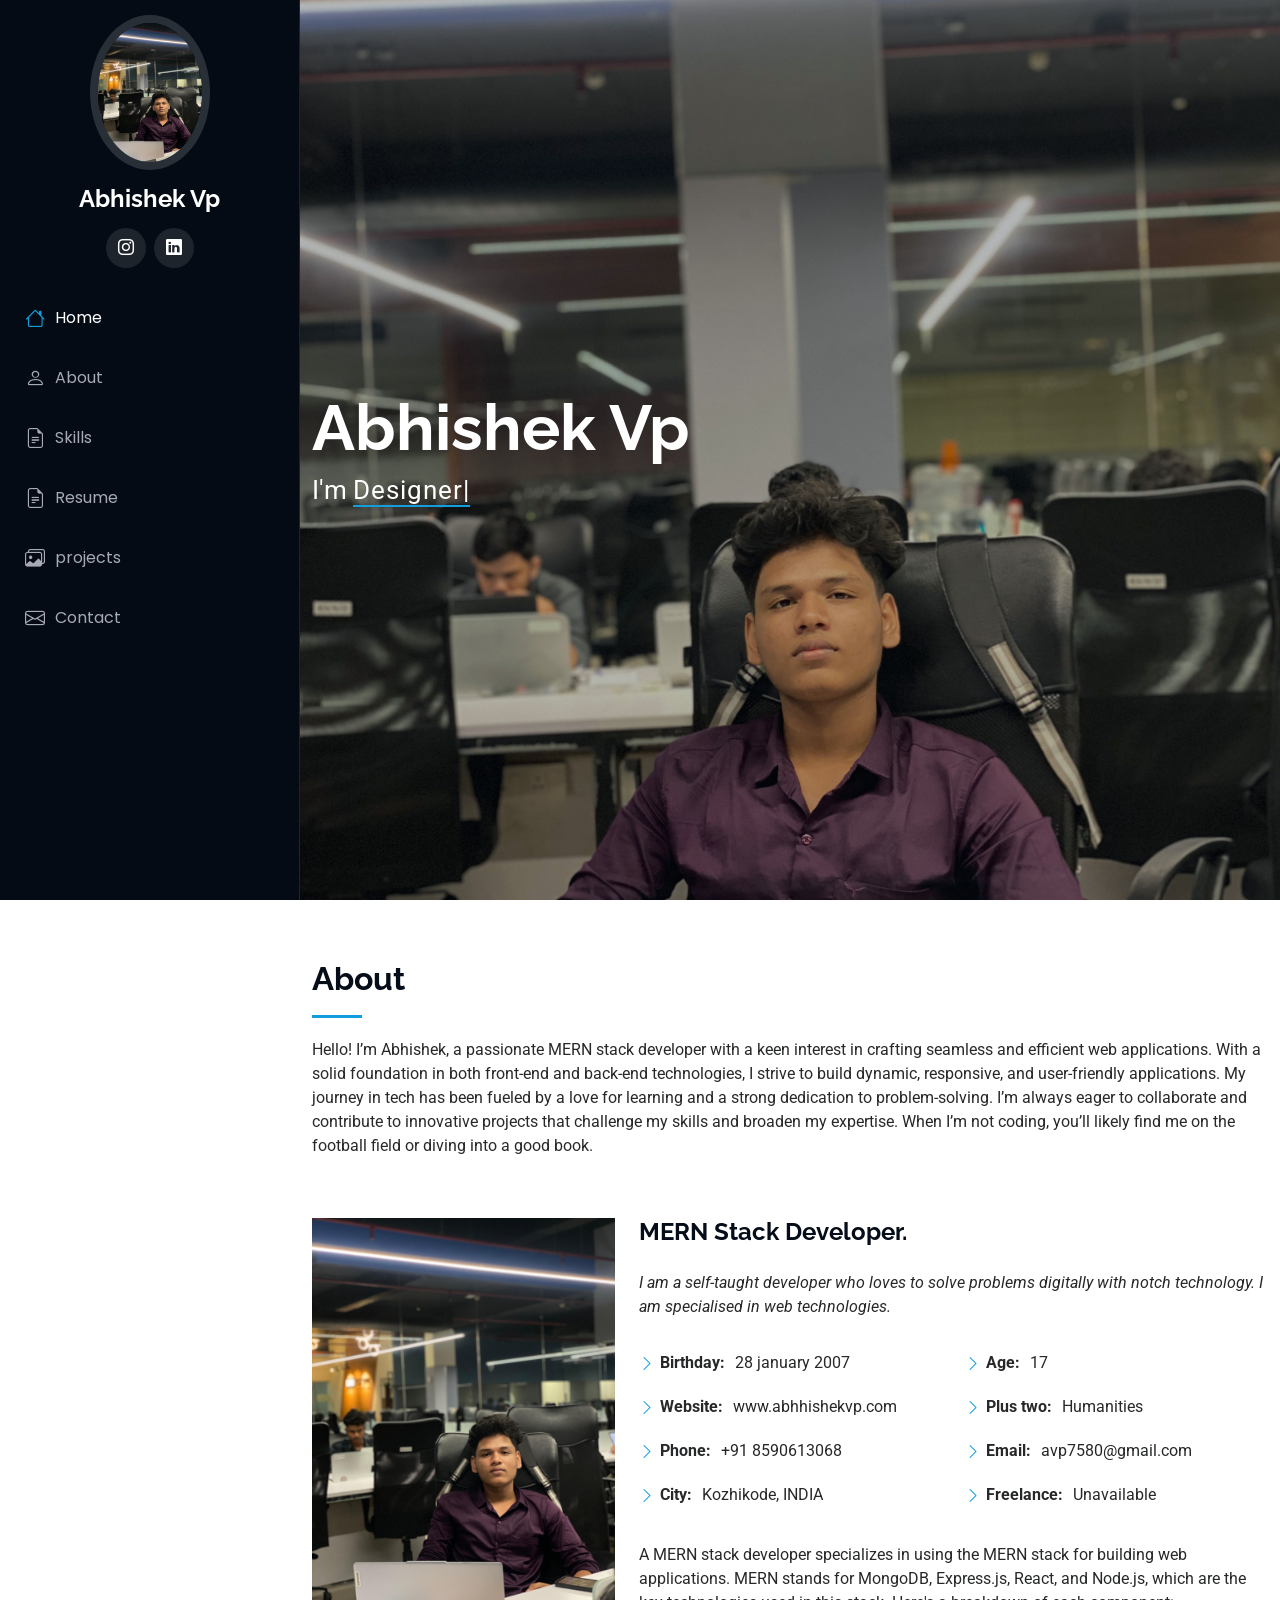
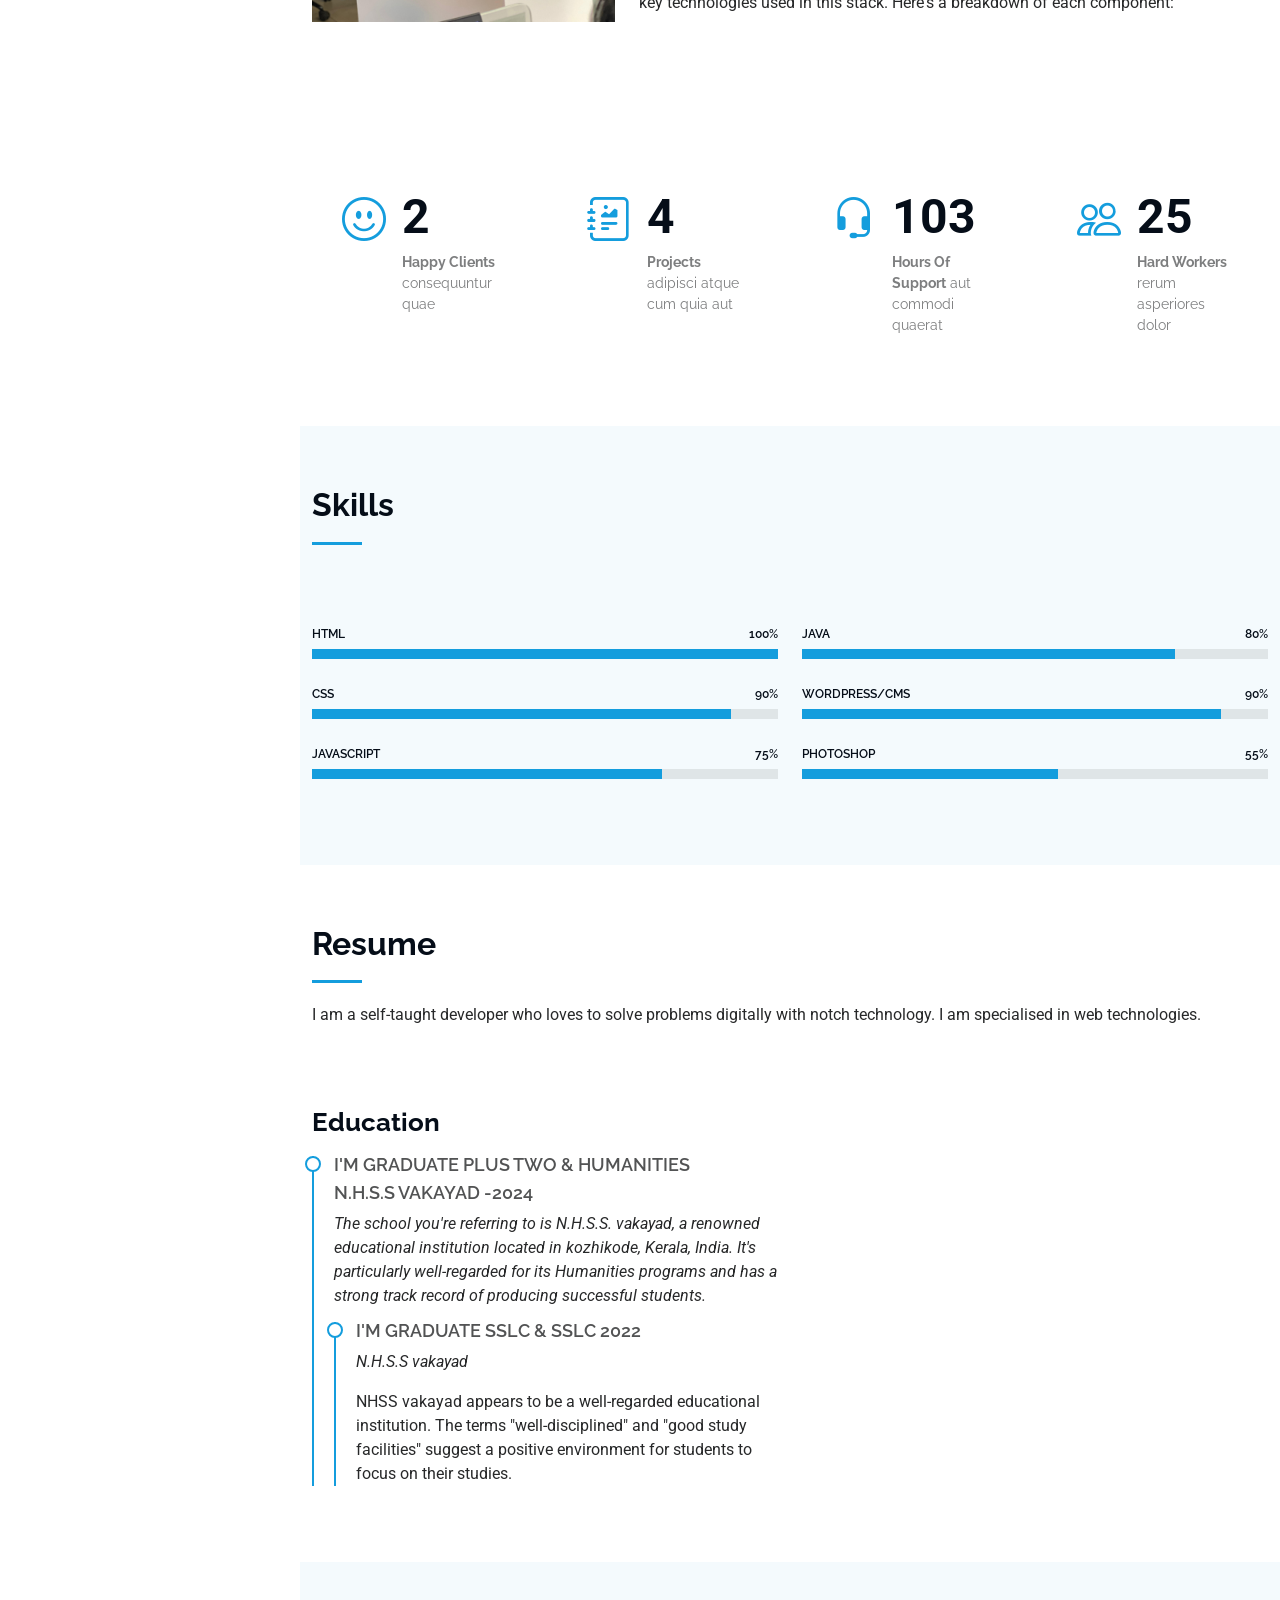
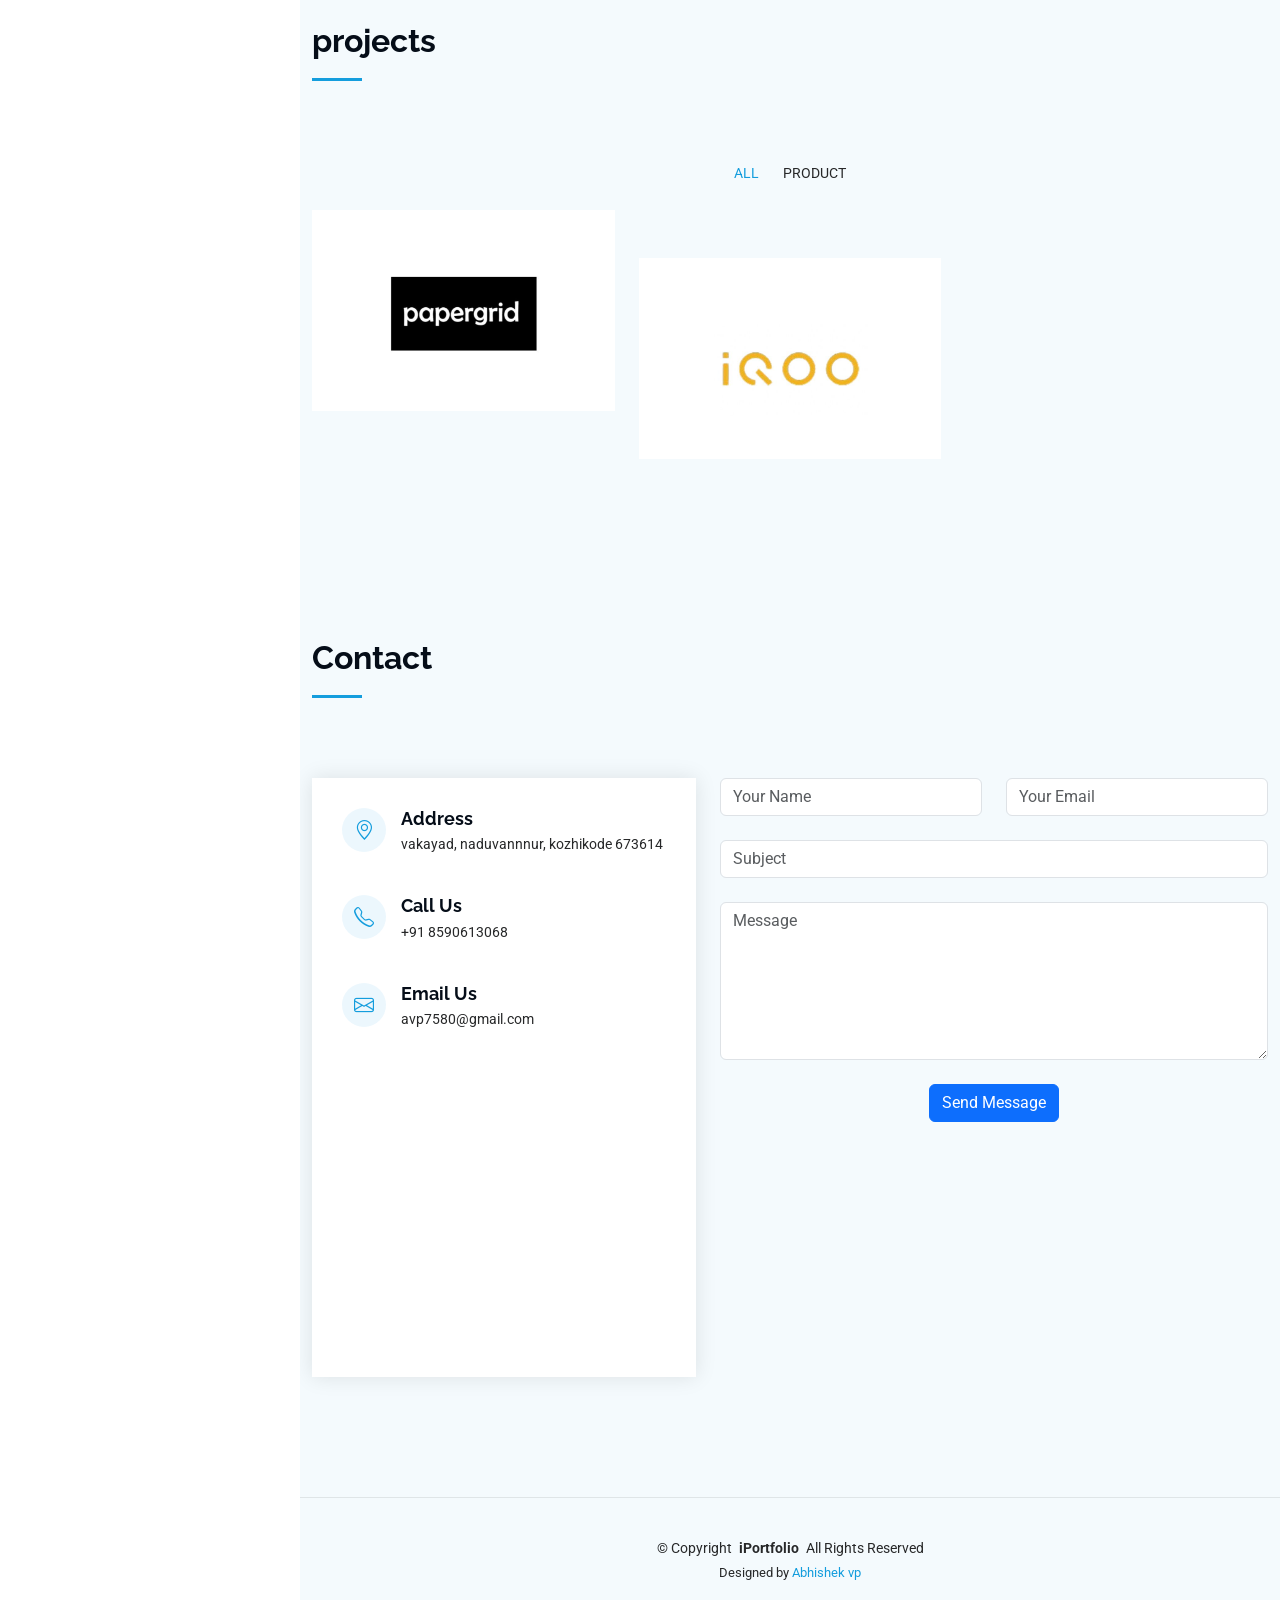
==== commit 314c5e0e: "Update index.html" ====
--- a/index.html
+++ b/index.html
@@ -520,15 +520,15 @@
 
       //subject
      if (subject.length < 10) {
-        document.getElementById("subjectError").innerText = "subject must be at least 10 characters long.";
+        document.getElementById("subjectError").innerText = "must be at least 10 characters.";
         valid = false;
     } else {
         document.getElementById("subjectError").innerText = "";
     }
 
     // Check if the message is at least 10 characters long
-    if (message.length < 10) {
-        document.getElementById("messageError").innerText = "Message must be at least 10 characters long.";
+    if (message.length < 20) {
+        document.getElementById("messageError").innerText = "must be at least 20 characters.";
         valid = false;
     } else {
         document.getElementById("messageError").innerText = "";
